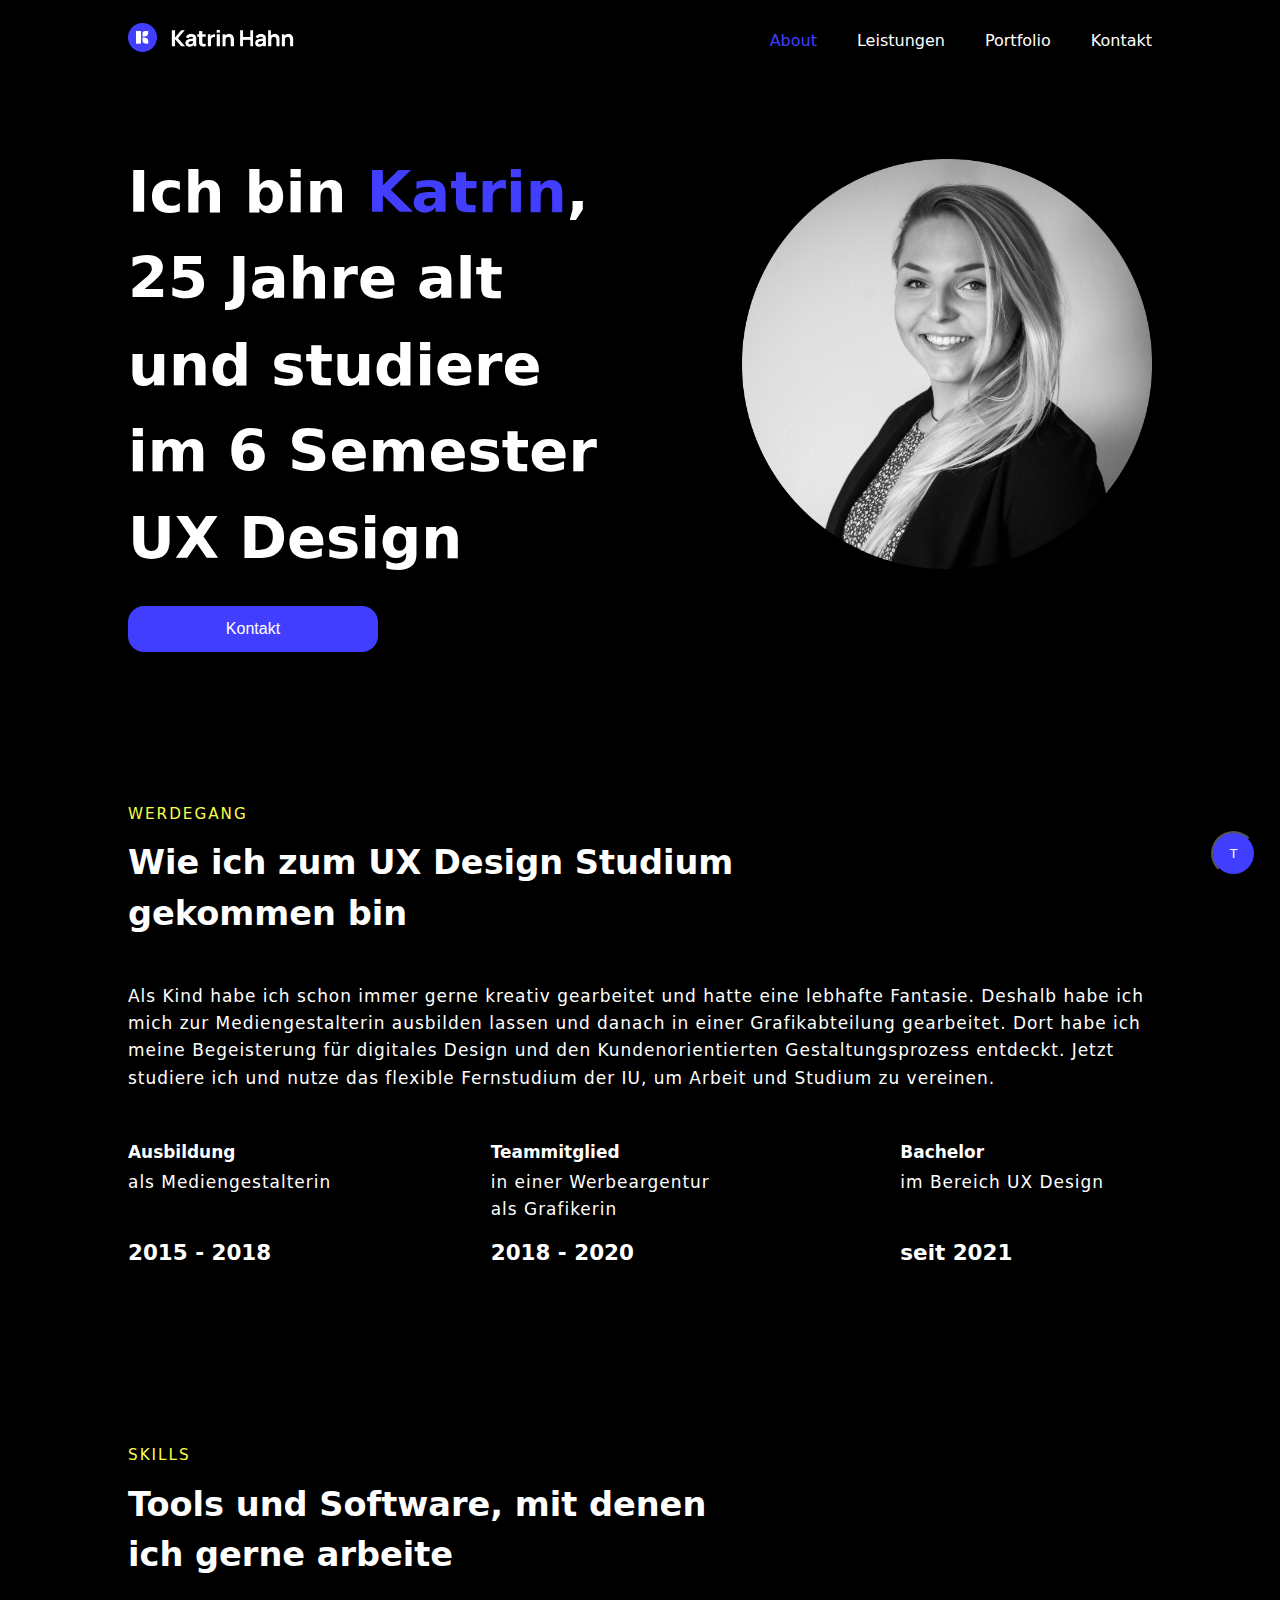
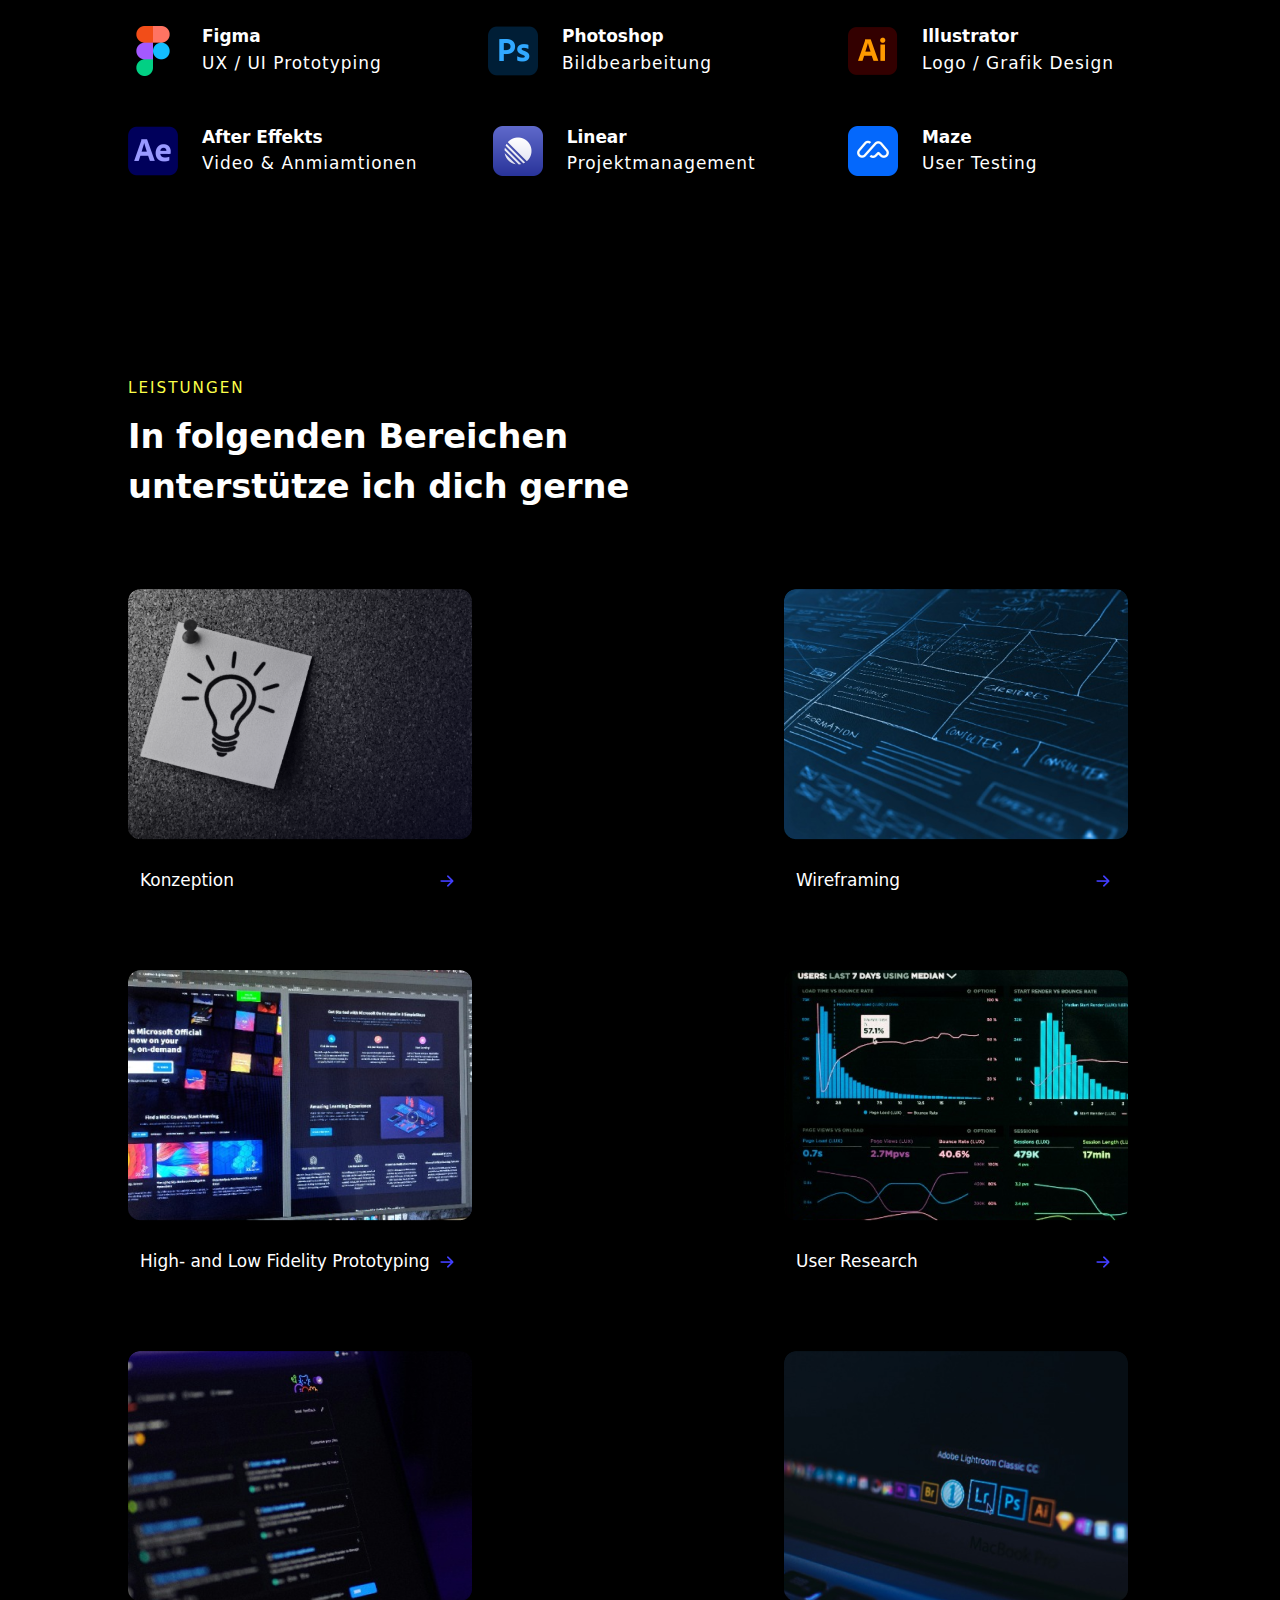
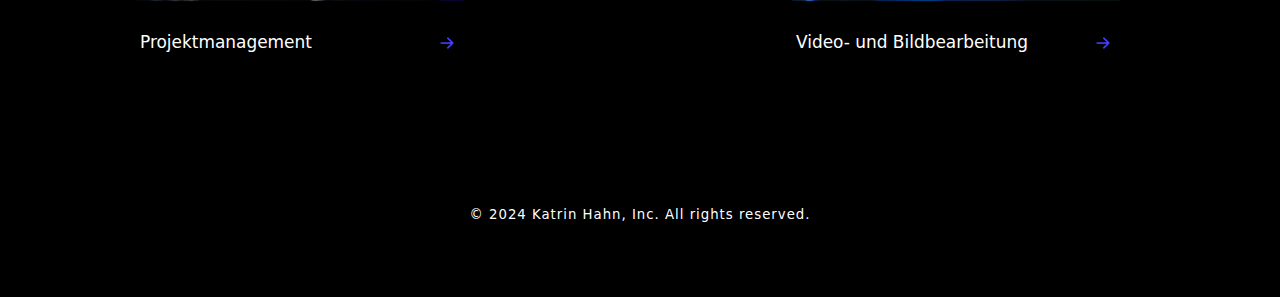
==== about.html @ ca03015c "hero sections angepasst" ====
<!DOCTYPE html>
<html lang="en">

<head>
    <meta charset="UTF-8">
    <meta name="viewport" content="width=device-width, initial-scale=1.0">
    <title>Über mich</title>
    <link rel="icon" type="image/x-icon" href="/images/favicon/favicon.ico">
    <link rel="stylesheet" type="text/css" href="style.css" />
</head>

<body>
    <header class="navigation-header">
        <nav>
            <div class="logo-container">
                <a href="index.html">
                    <img src="images/logo-navbar.png" alt="logo-navbar">
                </a>
            </div>
            <div class="navigation-items" id="navigation-items">
                <a href="about.html" class="active">About</a>
                <a href="leistungen.html">Leistungen</a>
                <a href="portfolio.html">Portfolio </a>
                <a href="kontakt.html">Kontakt</a>
            </div>
            <div class="hamburger">
                <span id="openHam">&#9776;</span>
                <span id="closeHam">&#x2716;</span>
            </div>
        </nav>
    </header>


    <section class="hero">
        <main class="hero-text">
            <div class="hero-headline-image">
                <div class="hero-headline-index">
                    <h1>Ich bin <span class="highlighted">Katrin</span>, 25 Jahre alt und studiere im 6 Semester UX Design</h1>
                </div>
                <div class="hero-image">
                    <img src="images/hero.png" alt="hero-image">
                </div>
            </div>
            <button class="button"><a href="kontakt.html">Kontakt</a></button>
        </main>
    </section>


    <section class="career">
        <header class="section-titel">
            <p class="caption">Werdegang</p>
            <H3>Wie ich zum UX Design Studium gekommen bin</H3>
        </header>
        <article class="career-description-text">
            <p class="light">
                Als Kind habe ich schon immer gerne kreativ gearbeitet und hatte eine lebhafte Fantasie.
                Deshalb habe ich mich zur Mediengestalterin ausbilden lassen und danach in einer Grafikabteilung gearbeitet.
                Dort habe ich meine Begeisterung für digitales Design und den Kundenorientierten Gestaltungsprozess entdeckt.
                Jetzt studiere ich und nutze das flexible Fernstudium der IU, um Arbeit und Studium zu vereinen.
            </p>
        </article>
        <main class="career-card-section">
            <div class="career-card">
                <div class="career-card-text">
                    <p class="bold">Ausbildung</p>
                    <p class="light">als Mediengestalterin</p>
                </div>
                <div class="career-year">
                    <p class="large-bold">
                        2015 - 2018
                    </p>
                </div>
            </div>
            <div class="career-card">
                <div class="career-card-text">
                    <p class="bold">Teammitglied</p>
                    <p class="light">in einer Werbeargentur als Grafikerin</p>
                </div>
                <div class="career-year">
                    <p class="large-bold">
                        2018 - 2020
                    </p>
                </div>
            </div>
            <div class="career-card">
                <div class="career-card-text">
                    <p class="bold">Bachelor</p>
                    <p class="light">im Bereich UX Design</p>
                </div>
                <div class="career-year">
                    <p class="large-bold">
                        seit 2021
                    </p>
                </div>
            </div>
        </main>
    </section>

    <section class="skills">
        <header class="section-titel">
            <p class="caption">Skills</p>
            <H3>Tools und Software, mit denen ich gerne arbeite</H3>
        </header>
        <main class="skill-card-section">
            <li class="skill-card">
                <img src="images/skills/figma.png" alt="figma">
                <div class="skill-text-section">
                    <p class="bold">Figma</p>
                    <p class="light">UX / UI Prototyping</p>
                </div>
            </li>
            <li class="skill-card">
                <img src="images/skills/ps.png" alt="ps">
                <div class="skill-text-section">
                    <p class="bold">Photoshop</p>
                    <p class="light">Bildbearbeitung</p>
                </div>
            </li>
            <li class="skill-card">
                <img src="images/skills/ai.png" alt="ai">
                <div class="skill-text-section">
                    <p class="bold">Illustrator</p>
                    <p class="light">Logo / Grafik Design</p>
                </div>
            </li>
            <li class="skill-card">
                <img src="images/skills/ae.png" alt="ae">
                <div class="skill-text-section">
                    <p class="bold">After Effekts</p>
                    <p class="light">Video & Anmiamtionen</p>
                </div>
            </li>
            <li class="skill-card">
                <img src="images/skills/linear.png" alt="Linear">
                <div class="skill-text-section">
                    <p class="bold">Linear</p>
                    <p class="light">Projektmanagement</p>
                </div>
            </li>
            <li class="skill-card">
                <img src="images/skills/maze.png" alt="maze">
                <div class="skill-text-section">
                    <p class="bold">Maze</p>
                    <p class="light">User Testing</p>
                </div>
            </li>
        </main>
    </section>

    <section class="services-about">
        <header class="section-titel">
            <p class="caption">Leistungen</p>
            <H3>In folgenden Bereichen unterstütze ich dich gerne</H3>
        </header>
        <main class="services-all-cards">
            <figure class="services-card">
                <div class="services-image">
                    <img src="images/leistungen/konzept.png" alt="konzept">
                </div>
                <div class="services-card-text">
                    <p>Konzeption</p>
                    <div class="link-icon">
                        <img src="images/ArrowRightShort.png" alt="ArrowRightShort">
                    </div>
                </div>
            </figure>
            <figure class="services-card">
                <div class="services-image">
                    <img src="images/leistungen/wireframe.png" alt="wireframe">
                </div>
                <div class="services-card-text">
                    <p>Wireframing</p>
                    <div class="link-icon">
                        <img src="images/ArrowRightShort.png" alt="ArrowRightShort">
                    </div>
                </div>
            </figure>
            <figure class="services-card">
                <div class="services-image">
                    <img src="images/leistungen/prototyp.png" alt="prototyp">
                </div>
                <div class="services-card-text">
                    <p>High- and Low Fidelity Prototyping</p>
                    <div class="link-icon">
                        <img src="images/ArrowRightShort.png" alt="ArrowRightShort">
                    </div>
                </div>
            </figure>
            <figure class="services-card">
                <div class="services-image">
                    <img src="images/leistungen/research.png" alt="research">
                </div>
                <div class="services-card-text">
                    <p>User Research</p>
                    <div class="link-icon">
                        <img src="images/ArrowRightShort.png" alt="ArrowRightShort">
                    </div>
                </div>
            </figure>
            <figure class="services-card">
                <div class="services-image">
                    <img src="images/leistungen/projektmanagement.png" alt="projektmanagement">
                </div>
                <div class="services-card-text">
                    <p>Projektmanagement</p>
                    <div class="link-icon">
                        <img src="images/ArrowRightShort.png" alt="ArrowRightShort">
                    </div>
                </div>
            </figure>
            <div class="services-card">
                <div class="services-image">
                    <img src="images/leistungen/video-bildbearbeitung.png" alt="video-bildbearbeitung">
                </div>
                <figure class="services-card-text">
                    <p>Video- und Bildbearbeitung</p>
                    <div class="link-icon">
                        <img src="images/ArrowRightShort.png" alt="ArrowRightShort">
                    </div>
                </figure>
            </div>
        </main>
    </section>

    <footer class="footer">
        <p class="small-light">© 2024 Katrin Hahn, Inc. All rights reserved.</p>
        <button id="scroll-to-top-btn">T</button>
    </footer>
    <script type="text/javascript" src="javascript.js"></script>
</body>

</html>
---- style.css ----
* {
    margin: 0;
    padding: 0;
}

h1 {

    font-size: 4rem;
    line-height: 150%;
    color: #fff;
}

@media only screen and (max-width: 1600px) {
    h1 {
        font-size: 3.6rem;
    }
}

@media only screen and (max-width: 1200px) {
    h1 {
        font-size: 3.2rem;
    }
}

@media only screen and (max-width: 992px) {
    h1 {
        font-size: 2.8rem;
    }
}

@media only screen and (max-width: 768px) {
    h1 {
        font-size: 2.4rem;
    }
}

@media only screen and (max-width: 576px) {
    h1 {
        font-size: 2.0rem;
    }
}

h2 {
    font-size: 2.4rem;
    line-height: 150%;
    color: #fff;
}

@media only screen and (max-width: 1600px) {
    h2 {
        font-size: 2.3rem;
    }
}

@media only screen and (max-width: 1200px) {
    h2 {
        font-size: 2.2rem;
    }
}

@media only screen and (max-width: 992px) {
    h2 {
        font-size: 2.1rem;
    }
}

@media only screen and (max-width: 768px) {
    h2 {
        font-size: 2.0rem;
    }
}

@media only screen and (max-width: 576px) {
    h2 {
        font-size: 1.9rem;
    }
}

h3 {
    font-size: 2.2rem;
    line-height: 150%;
    color: #fff;
}

@media only screen and (max-width: 1600px) {
    h3 {
        font-size: 2.1rem;
    }
}

@media only screen and (max-width: 1200px) {
    h3 {
        font-size: 2.0rem;
    }
}

@media only screen and (max-width: 992px) {
    h3 {
        font-size: 1.9rem;
    }
}

@media only screen and (max-width: 768px) {
    h3 {
        font-size: 1.8rem;
    }
}

@media only screen and (max-width: 576px) {
    h3 {
        font-size: 1.7rem;
    }
}

h4 {
    font-size: 1.8rem;
    line-height: 150%;
    color: #fff;
}

@media only screen and (max-width: 1600px) {
    h4 {
        font-size: 1.7rem;
    }
}

@media only screen and (max-width: 1200px) {
    h4 {
        font-size: 1.6rem;
    }
}

@media only screen and (max-width: 992px) {
    h4 {
        font-size: 1.5rem;
    }
}

@media only screen and (max-width: 768px) {
    h4 {
        font-size: 1.4rem;
    }
}

@media only screen and (max-width: 576px) {
    h4 {
        font-size: 1.3rem;
    }
}


p.large {
    font-size: 1.44rem;
    line-height: 150%;
    color: #fff;
}


@media only screen and (max-width: 1600px) {
    p.large {
        font-size: 1.34rem;
    }
}

@media only screen and (max-width: 1200px) {
    p.large {
        font-size: 1.24rem;
    }
}

@media only screen and (max-width: 992px) {
    p.large {
        font-size: 1.14rem;
    }
}

@media only screen and (max-width: 768px) {
    p.large {
        font-size: 1.04rem;
    }
}

@media only screen and (max-width: 576px) {
    p.large {
        font-size: 0.94rem;
    }
}

p.large-bold {
    font-size: 24px;
    line-height: 150%;
    font-weight: 700;
    color: #fff;
}

@media only screen and (max-width: 1600px) {
    p.large-bold {
        font-size: 1.34rem;
    }
}

@media only screen and (max-width: 1200px) {
    p.large-bold {
        font-size: 1.24rem;
    }
}

@media only screen and (max-width: 992px) {
    p.large-bold {
        font-size: 1.14rem;
    }
}

@media only screen and (max-width: 768px) {
    p.large-bold {
        font-size: 1.04rem;
    }
}

@media only screen and (max-width: 576px) {
    p.large-bold {
        font-size: 0.94rem;
    }
}

p.button {
    font-size: 1.08rem;
    font-weight: 500;
    color: #fff;
}

@media only screen and (max-width: 1600px) {
    p.button {
        font-size: 1.06rem;
    }
}

@media only screen and (max-width: 1200px) {
    p {
        font-size: 1.04rem;
    }
}

@media only screen and (max-width: 992px) {
    p.button {
        font-size: 1.02rem;
    }
}

@media only screen and (max-width: 768px) {
    p.button {
        font-size: 1.0rem;
    }
}

@media only screen and (max-width: 576px) {
    p.button {
        font-size: 0.98rem;
    }
}

p {
    font-size: 1.08rem;
    line-height: 150%;
    color: #fff;
}

@media only screen and (max-width: 1600px) {
    p {
        font-size: 1.06rem;
    }
}

@media only screen and (max-width: 1200px) {
    p {
        font-size: 1.04rem;
    }
}

@media only screen and (max-width: 992px) {
    p {
        font-size: 1.02rem;
    }
}

@media only screen and (max-width: 768px) {
    p {
        font-size: 1.0rem;
    }
}

@media only screen and (max-width: 576px) {
    p {
        font-size: 0.98rem;
    }
}

p.bold {
    font-size: 1.08rem;
    line-height: 150%;
    font-weight: 700;
    color: #fff;
}

@media only screen and (max-width: 1600px) {
    p.bold {
        font-size: 1.06rem;
    }
}

@media only screen and (max-width: 1200px) {
    p.bold {
        font-size: 1.04rem;
    }
}

@media only screen and (max-width: 992px) {
    p.bold {
        font-size: 1.02rem;
    }
}

@media only screen and (max-width: 768px) {
    p.bold {
        font-size: 1.0rem;
    }
}

@media only screen and (max-width: 576px) {
    p.bold {
        font-size: 0.98rem;
    }
}


p.light {
    font-size: 1.08rem;
    line-height: 160%;
    font-weight: 100;
    letter-spacing: 1px;
    color: #fff;
}

@media only screen and (max-width: 1600px) {
    p.light {
        font-size: 1.06rem;
    }
}

@media only screen and (max-width: 1200px) {
    p.light {
        font-size: 1.04rem;
    }
}

@media only screen and (max-width: 992px) {
    p.light {
        font-size: 1.02rem;
    }
}

@media only screen and (max-width: 768px) {
    p.light {
        font-size: 1.0rem;
    }
}

@media only screen and (max-width: 576px) {
    p.light {
        font-size: 0.98rem;
    }
}

p.small {
    font-size: 0.9rem;
    line-height: 160%;
    color: #fff;
    letter-spacing: 1px;
}

@media only screen and (max-width: 1600px) {
    p.small {
        font-size: 0.89rem;
    }
}

@media only screen and (max-width: 1200px) {
    p.small {
        font-size: 0.88rem;
    }
}

@media only screen and (max-width: 992px) {
    p.small {
        font-size: 0.87rem;
    }
}

@media only screen and (max-width: 768px) {
    p.small {
        font-size: 0.86rem;
    }
}

@media only screen and (max-width: 576px) {
    p.small {
        font-size: 0.85rem;
    }
}

p.small-light {
    font-size: 0.84rem;
    line-height: 160%;
    font-weight: 100;
    letter-spacing: 1px;
}

@media only screen and (max-width: 1600px) {
    p.small-light {
        font-size: 0.83rem;
    }
}

@media only screen and (max-width: 1200px) {
    p.small-light {
        font-size: 0.82rem;
    }
}

@media only screen and (max-width: 992px) {
    p.small-light {
        font-size: 0.81rem;
    }
}

@media only screen and (max-width: 768px) {
    p.small-light {
        font-size: 0.80rem;
    }
}

@media only screen and (max-width: 576px) {
    p.small-light {
        font-size: 0.79rem;
    }
}

p.caption {
    font-size: 0.96rem;
    line-height: 160%;
    color: #FBFF48;
    text-transform: uppercase;
    letter-spacing: 2px;
}

@media only screen and (max-width: 1600px) {
    p.caption {
        font-size: 0.95rem;
    }
}

@media only screen and (max-width: 1200px) {
    p.caption {
        font-size: 0.94rem;
    }
}

@media only screen and (max-width: 992px) {
    p.caption {
        font-size: 0.93rem;
    }
}

@media only screen and (max-width: 768px) {
    p.caption {
        font-size: 0.92rem;
    }
}

@media only screen and (max-width: 576px) {
    p.caption {
        font-size: 0.91rem;
    }
}

p.quelle {
    font-size: 18px;
    font-style: normal;
    font-weight: 300;
    letter-spacing: 7px;
    text-transform: uppercase;
}

@media only screen and (max-width: 1600px) {
    p.quelle {
        font-size: 1.06rem;
    }
}

@media only screen and (max-width: 1200px) {
    p.quelle {
        font-size: 1.04rem;
    }
}

@media only screen and (max-width: 992px) {
    p.quelle {
        font-size: 1.02rem;
    }
}

@media only screen and (max-width: 768px) {
    p.quelle {
        font-size: 1.0rem;
    }
}

@media only screen and (max-width: 576px) {
    p.quelle {
        font-size: 0.98rem;
    }
}

a {
    color: #fff;
    text-decoration: none;
}

.highlighted {
    color: #413EFF;
}

body {
    min-height: 100vh;
    padding-left: 10%;
    padding-right: 10%;
    max-width: 1440px;
    margin: auto;
    background-color: rgb(0, 0, 0);
    font-family: system-ui, -apple-system, BlinkMacSystemFont, 'Segoe UI', Roboto, Oxygen, Ubuntu, Cantarell, 'Open Sans', 'Helvetica Neue', sans-serif;
}


.navigation-header {
    display: flex;
    justify-content: center;
    align-items: center;
    position: fixed;
    top: 0;
    left: 0;
    right: 0;
    width: 100%;
    height: 80px;
    z-index: 100;
    background-color: rgb(0, 0, 0);
}

nav {
    display: flex;
    justify-content: space-between;
    align-items: center;
    width: 100%;
    max-width: 1400px;
    padding-left: 10%;
    padding-right: 10%;
}

.logo-container img {
    height: 30px;
}

.navigation-items {
    display: flex;
    gap: 40px;
}

.navigation-items a {
    color: #fff;
    font-weight: 500;
    font-size: 16px;
    text-decoration: none;
    transition: .4s ease-in-out;
}

.navigation-items a:hover {
    color: #413EFF;
}

.navigation-items a.active {
    color: #413EFF;
}

.hamburger {
    display: none;
    font-size: 24px;
    font-weight: 500;
    color: #fff;
}

@media screen and (max-width:992px) {
    .hamburger {
        display: flex;
        cursor: pointer;
    }

    .hamburger #closeHam {
        display: none;
    }

    .navigation-items {
        display: none;
        flex-direction: column;
        align-items: center;
        position: absolute;
        right: 0;
        top: 58px;
        background-color: rgb(0, 0, 0);
        width: 100%;
        height: calc(100vh - 58px);
        padding-top: 60px;
        gap: 10vh;
        transition: display 0.4s ease-in-out;
    }
}



.button {
    width: 250px;
    padding: 14px 24px;
    margin-top: 24px;
    background-color: #413EFF;
    color: #fff;
    font-size: 1rem;
    font-weight: 500;
    border-radius: 16px;
    border-style: none;
    text-align: center;
}

@media only screen and (max-width: 1200px) {
    .button {
        width: 220px;
        padding: 14px 24px;
        margin-top: 24px;
        background-color: #413EFF;
        color: #fff;
        font-weight: 500;
        border-radius: 16px;
        border-style: none;
        text-align: center;
    }
}

@media only screen and (max-width: 992px) {
    .button {
        width: 200px;
        padding: 12px 22px;
        margin-top: 24px;
        background-color: #413EFF;
        color: #fff;
        font-weight: 500;
        border-radius: 16px;
        border-style: none;
        text-align: center;
    }
}

@media only screen and (max-width: 576px) {
    .button {
        width: 180px;
        padding: 10px 20px;
        margin-top: 24px;
        background-color: #413EFF;
        color: #fff;
        font-weight: 500;
        border-radius: 16px;
        border-style: none;
        text-align: center;
    }
}

.button:hover {
    background-color: #2f2cd8;
    border-color: #2f2cd8;
}

.button-send {
    width: 250px;
    padding: 14px 24px;
    margin-top: 64px;
    background-color: #413EFF;
    color: #fff;
    font-size: 1rem;
    font-weight: 500;
    border-radius: 16px;
    border-style: none;
    text-align: center;
}

.button-send:hover {
    background-color: #2f2cd8;
    border-color: #2f2cd8;
}

.hero {
    display: flex;
    justify-content: space-between;
    align-items: center;
    margin-bottom: 150px;
    margin-top: 150px;
}

.hero p {
    width: 50%;
}

.hero-text {
    display: grid;
    color: white;
}

.hero-headline-image {
    display: flex;
    justify-content: space-between;
    align-items: center;
    width: 100%;
    gap: 80px;
}

.hero-headline-index {
    display: grid;
    width: 50%;
}

.hero-image {
    max-width: 40%;
}

.hero-image img {
    width: 100%;
    height: auto;
    max-width: 500px;
    min-width: 250px;
}

.hero-headline {
    display: grid;
}

.statement {
    display: flex;
    flex-direction: column;
    align-items: flex-start;
    gap: 16px;
}

@media only screen and (max-width: 992px) {
    .hero {
        display: grid;
        justify-content: space-between;
        align-items: center;
        margin-bottom: 150px;
        margin-top: 150px;
    }

    .hero p {
        width: 100%;
        margin-top: 24px;
    }

    .hero-text {
        display: grid;
        color: white;
        width: 100%;
    }

    .hero-headline-image {
        display: grid;
        justify-content: space-between;
        align-items: center;
        width: 100%;
    }

    .hero-headline-index {
        display: grid;
        width: 100%;
    }

    .hero-image {
        max-width: 40%;
    }

    .hero-image img {
        width: 100%;
        height: auto;
        max-width: 500px;
        min-width: 250px;
    }

    .hero-headline {
        display: grid;
    }

    .statement {
        display: flex;
        flex-direction: column;
        align-items: flex-start;
        gap: 16px;
    }
}

.stat {
    display: flex;
    justify-content: space-between;
    margin-top: 100px;
    margin-bottom: 100px;
}

@media only screen and (max-width: 1600px) {
    .stat {
        display: flex;
        justify-content: space-between;
        margin-top: 90px;
        margin-bottom: 90px;
    }
}

@media only screen and (max-width: 1200px) {
    .stat {
        display: flex;
        justify-content: space-between;
        margin-top: 80px;
        margin-bottom: 80px;
    }
}

@media only screen and (max-width: 992px) {
    .stat {
        display: flex;
        flex-wrap: wrap;
        justify-content: space-between;
        margin-top: 0px;
        margin-bottom: 90px;
    }
}

@media only screen and (max-width: 768px) {
    .stat {
        display: flex;
        flex-wrap: wrap;
        justify-content: space-between;
        margin-top: 90px;
        margin-bottom: 90px;
    }
}

@media only screen and (max-width: 576px) {
    .stat {
        display: flex;
        justify-content: space-between;
        margin-top: 90px;
        margin-bottom: 90px;
    }
}

.stat-item {
    width: 200px;
    margin-bottom: 48px;
}

.stat-item p.caption {
    color: #a1a1a1;
    width: 200px;
}

.kunden {
    display: grid;
    margin-top: 150px;
    margin-bottom: 150px
}

.kunden-logo-section {
    display: flex;
    flex-wrap: wrap;
    justify-content: space-evenly;
    margin-top: 24px;
    gap: 48px;
}

.logo-item img {
    max-width: 140px;
}

.services-index {
    display: grid;
    margin-top: 150px;
    margin-bottom: 150px;

}

.services-about {
    margin-top: 100px;
}

.section-titel {
    display: grid;
    margin-top: 24px;
    gap: 12px;
    margin-bottom: 48px;
}

@media only screen and (max-width: 1600px) {
    .section-titel {
        margin-top: 24px;
        max-width: 60%;
        gap: 12px;
        margin-bottom: 44px;
    }
}

@media only screen and (max-width: 1200px) {
    .section-titel {
        display: grid;
        max-width: 70%;
        gap: 12px;
        margin-bottom: 40px;
    }
}

@media only screen and (max-width: 992px) {
    .section-titel {
        display: grid;
        max-width: 80%;
        gap: 12px;
        margin-bottom: 36px;
        ;
    }
}

@media only screen and (max-width: 768px) {
    .section-titel {
        display: grid;
        max-width: 90%;
        gap: 12px;
        margin-bottom: 32px;
    }
}

@media only screen and (max-width: 576px) {
    .section-titel {
        display: grid;
        max-width: 100%;
        gap: 12px;
        margin-bottom: 28px;
    }
}


.services-all-cards {
    display: flex;
    flex-wrap: wrap;
    flex-direction: row;
    justify-content: space-between;
    padding-top: 32px;
    margin: 0;
}

.services-card {
    max-width: 350px;
    min-width: 250px;
    padding-right: 24px;
    padding-bottom: 24px;
    padding-left: 0;
}

@media only screen and (max-width: 1600px) {
    .services-cardl {
        max-width: 350px;
    }
}

@media only screen and (max-width: 1200px) {
    .services-card {
        max-width: 340px;
    }
}

@media only screen and (max-width: 992px) {
    .services-card {
        max-width: 280px;
    }
}

@media only screen and (max-width: 768px) {
    .services-card {
        max-width: 200px;

    }
}

@media only screen and (max-width: 576px) {
    .services-card {
        max-width: 100%;
        margin: 0;
        padding: 0;

    }
}

.services-card-text {
    display: block;
    margin-top: 24px;
    margin-bottom: 48px;
    padding-left: 12px;
    padding-right: 12px;
}

.services-card-text p {
    margin: 0;
    margin-right: auto;
}

.services-image {
    height: auto;
    overflow: hidden;
    border-radius: 12px;
}

.services-image img {
    object-fit: cover;
    transition: transform 1s;
    height: 100%;
}

.services-image :hover {
    transform: scale(1.05);
}

.skills {
    display: grid;
    margin-top: 150px;
    margin-bottom: 150px;
}

.skill-card-section {
    display: flex;
    flex-wrap: wrap;
    justify-content: space-between;
}

ul {
    width: 100%;
}

.skill-card {
    display: flex;
    align-items: center;
    min-width: 280px;
    padding-right: 24px;
    padding-bottom: 48px;
    gap: 24px;
}

.skill-card img {
    display: flex;
    width: auto;
    height: 50px;
}

.projects {
    display: grid;
    margin-top: 150px;
    margin-bottom: 150px;
}

.projects-all-cards {
    display: flex;
    flex-wrap: wrap;
    justify-content: space-between;
    gap: 48px;
}

.projects-card {
    max-width: 350px;
    min-width: 250px;
}

.projects-card-text {
    display: grid;
    gap: 12px;
    margin-top: 24px;
}

.services-card-text {
    display: flex;
    justify-content: left;
}

.projects-image {
    height: auto;
    overflow: hidden;
    border-radius: 12px;
    margin-bottom: 24px;
}

.projects-image img {
    width: 100%;
    height: auto;
    object-fit: cover;
    transition: transform 1s;
    overflow: hidden;
}

.projects-image :hover {
    transform: scale(1.03);
    overflow: hidden;
}

.contact {
    display: grid;
    margin-top: 150px;
    margin-bottom: 150px;
}


.contact-text-section {
    display: flex;
    max-width: 55%;
}

.contact-items-section {
    display: block;
    justify-content: flex-end;
}

.contact-items-section-index {
    display: flex;
    justify-content: space-between;
    flex-wrap: wrap;
}

.contact-items {
    display: flex;
    align-items: center;
}

.contact-items img {
    width: 30px;
    height: 30px;
    margin-right: 24px;
}

.contact {
    margin-top: 150px;
    margin-bottom: 150px;
}

.contact-input-image {
    display: flex;
    justify-content: space-between;
    padding-top: 64px;
}

.contact-image {
    max-width: 25%;
}

.contact-image img {
    width: 100%;
    height: auto;
}

.contact-input-section {
    display: flexbox;
}

form {
    max-width: 750px;
    min-width: 550px;
}

label {
    display: block;
    margin-top: 32px;
    color: #fff;
}

input {
    width: 100%;
    padding: 12px;
    margin-top: 12px;
    border-radius: 16px;
    background-color: black;
    color: #fff;
}

.contact-input {
    align-content: center;
    padding-top: auto;
}


.career-description-text {
    width: 100%;
}

.career-card-section {
    display: flex;
    flex-wrap: wrap;
    justify-content: space-between;
    margin-top: 48px;
    gap: 48px;
}

.career-card {
    display: block;
    min-width: 200px;
    max-width: 250px;
    padding-right: 48px;
}

.career-card-text {
    display: block;
    padding: 0;
    height: max-content;
}

.career-card-text p.light {
    margin: 0;
    height: 48px;
}

.career-card-text p {
    padding-bottom: 4px;
    margin: 0;
}

.career-year {
    margin-top: 16px;
}

.footer {
    display: flex;
    justify-content: center;
    margin-top: 48px;
    margin-bottom: 48px;
    padding-top: 24px;
    padding-bottom: 24px;
}

.personal-projects {
    padding-top: 40px;
    padding-bottom: 120px;
}

.section-project-titel {
    display: block;
    padding-bottom: 48px;
    padding-top: 48px;
    height: max-content;
    max-width: 55%;
}

.section-project-titel h4 {
    margin: 8px;
}

.section-project-titel p {
    margin: 8px;
}

.project-big-5-glamping {
    display: flex;
}

.projects-image-large {
    height: auto;
    overflow: hidden;
    border-radius: 12px;
}

.projects-card-large {
    display: contents;
}

.projects-image-large img {
    width: 100%;
    height: auto;
    padding-top: 48px;
    object-fit: cover;
    transition: transform 1s;
}

.projects-image-large :hover {
    transform: scale(1.02);
}

.project-tripshare-section {
    margin-top: 120px;
}

.projects-image-large-poster {
    height: auto;
    overflow: hidden;
}

.projects-image-large-poster img {
    width: 100%;
    height: auto;
    padding-top: 48px;
    object-fit: cover;
    transition: transform 1s;
}

.projects-image-large-poster :hover {
    transform: scale(1.02);
}

.logo-gallery {
    display: flex;
    flex-wrap: wrap;
    justify-content: space-between;
    width: 100%;
}

.logo-gallery img {
    max-width: 300px;
    min-width: 150px;
    margin-bottom: 24px;
    object-fit: cover;
    transition: transform 1s;
}

.logo-gallery img:hover {
    transform: scale(1.0);
}

.hero-services {
    display: grid;
    align-content: center;
    height: 00px;
}

.hero-services p {
    color: #fff;
}

.all-card {
    display: flex;
    flex-wrap: wrap;
    flex-direction: row;
    justify-content: space-between;
    padding-top: 32px;
    margin: 0;
    gap: 16px;
}

.card {
    display: grid;
    gap: 4px;
    padding: 32px;
    max-width: 220px;
    height: auto;
    background: #02011f;
    border-radius: 24px;
}

.card p.large {
    color: #413EFF;
}


.hero-description p {
    width: 100%;
}

.card-text-section {
    display: grid;
    gap: 12px;
    padding-bottom: 24px;
    width: auto;
}

#scroll-to-top-btn {
    position: fixed;
    color: #fff;
    bottom: 24px;
    right: 24px;
    border-radius: 50%;
    height: 45px;
    width: 45px;
    cursor: pointer;
    background-color: #413EFF;
}


.tab {
    position: sticky;
    top: 80px;
    width: 100%;
    height: 120px;
    transition-duration: .3s;
    transition-property: max-width, margin;
    z-index: 1;
    margin-bottom: 80px;
    background-color: black;
}

.tab-container {
    display: flex;
    justify-content: center;
    height: 88px;
    gap: 8px;
    border-radius: 40px;
    background-color: rgb(11, 9, 59);
    opacity: 1;
}

.tab-item {
    display: flex;
    justify-content: center;
    align-items: center;
    text-align: center;
    white-space: nowrap;
    overflow: hidden;
    width: 100%;
    height: 100%;
    border-radius: 40px;
    background-color: rgb(11, 9, 59);
}


.tab-item :hover {
    display: flex;
    justify-content: center;
    align-items: center;
    text-align: center;
    white-space: nowrap;
    overflow: hidden;
    width: 100%;
    height: 100%;
    border-radius: 40px;
    background-color: #413EFF;
}

#tab-active {
    display: flex;
    justify-content: center;
    align-items: center;
    text-align: center;
    white-space: nowrap;
    overflow: hidden;
    width: 100%;
    height: 100%;
    border-radius: 40px;
    background-color: #413EFF;
}
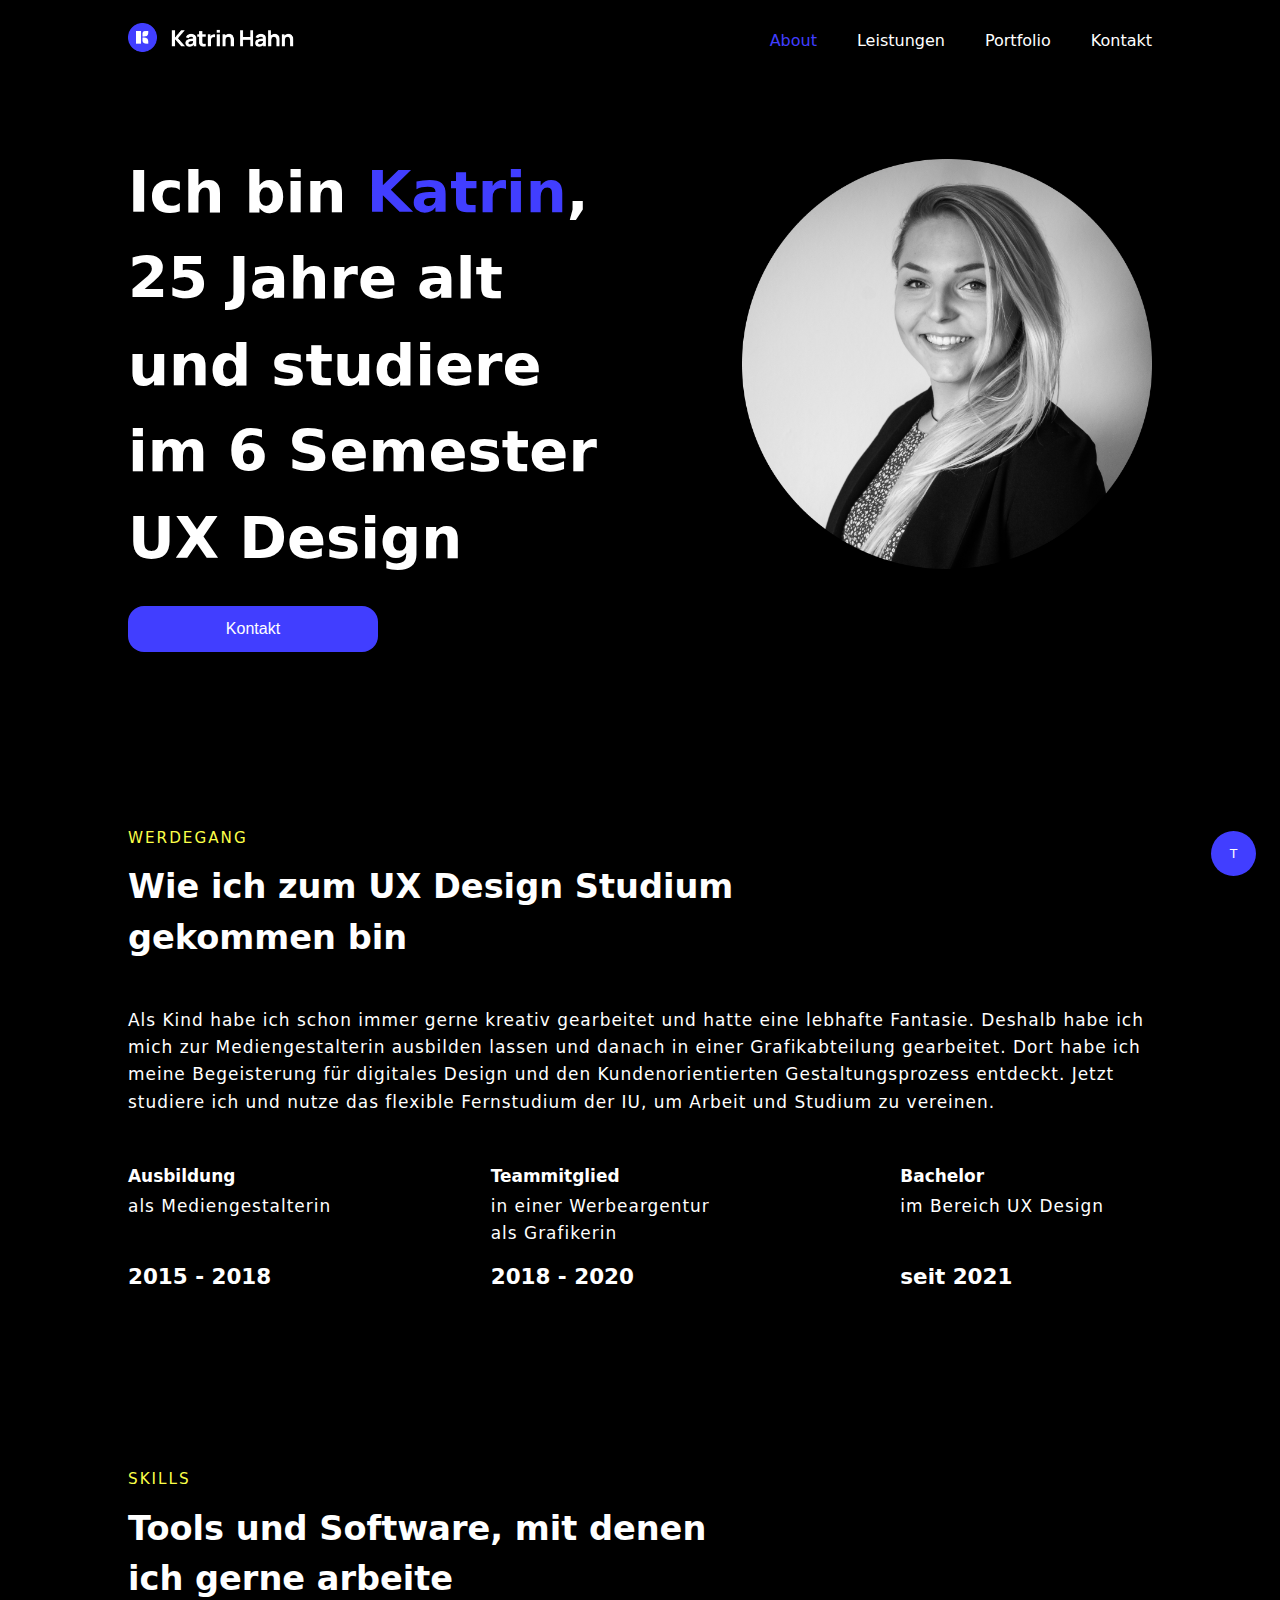
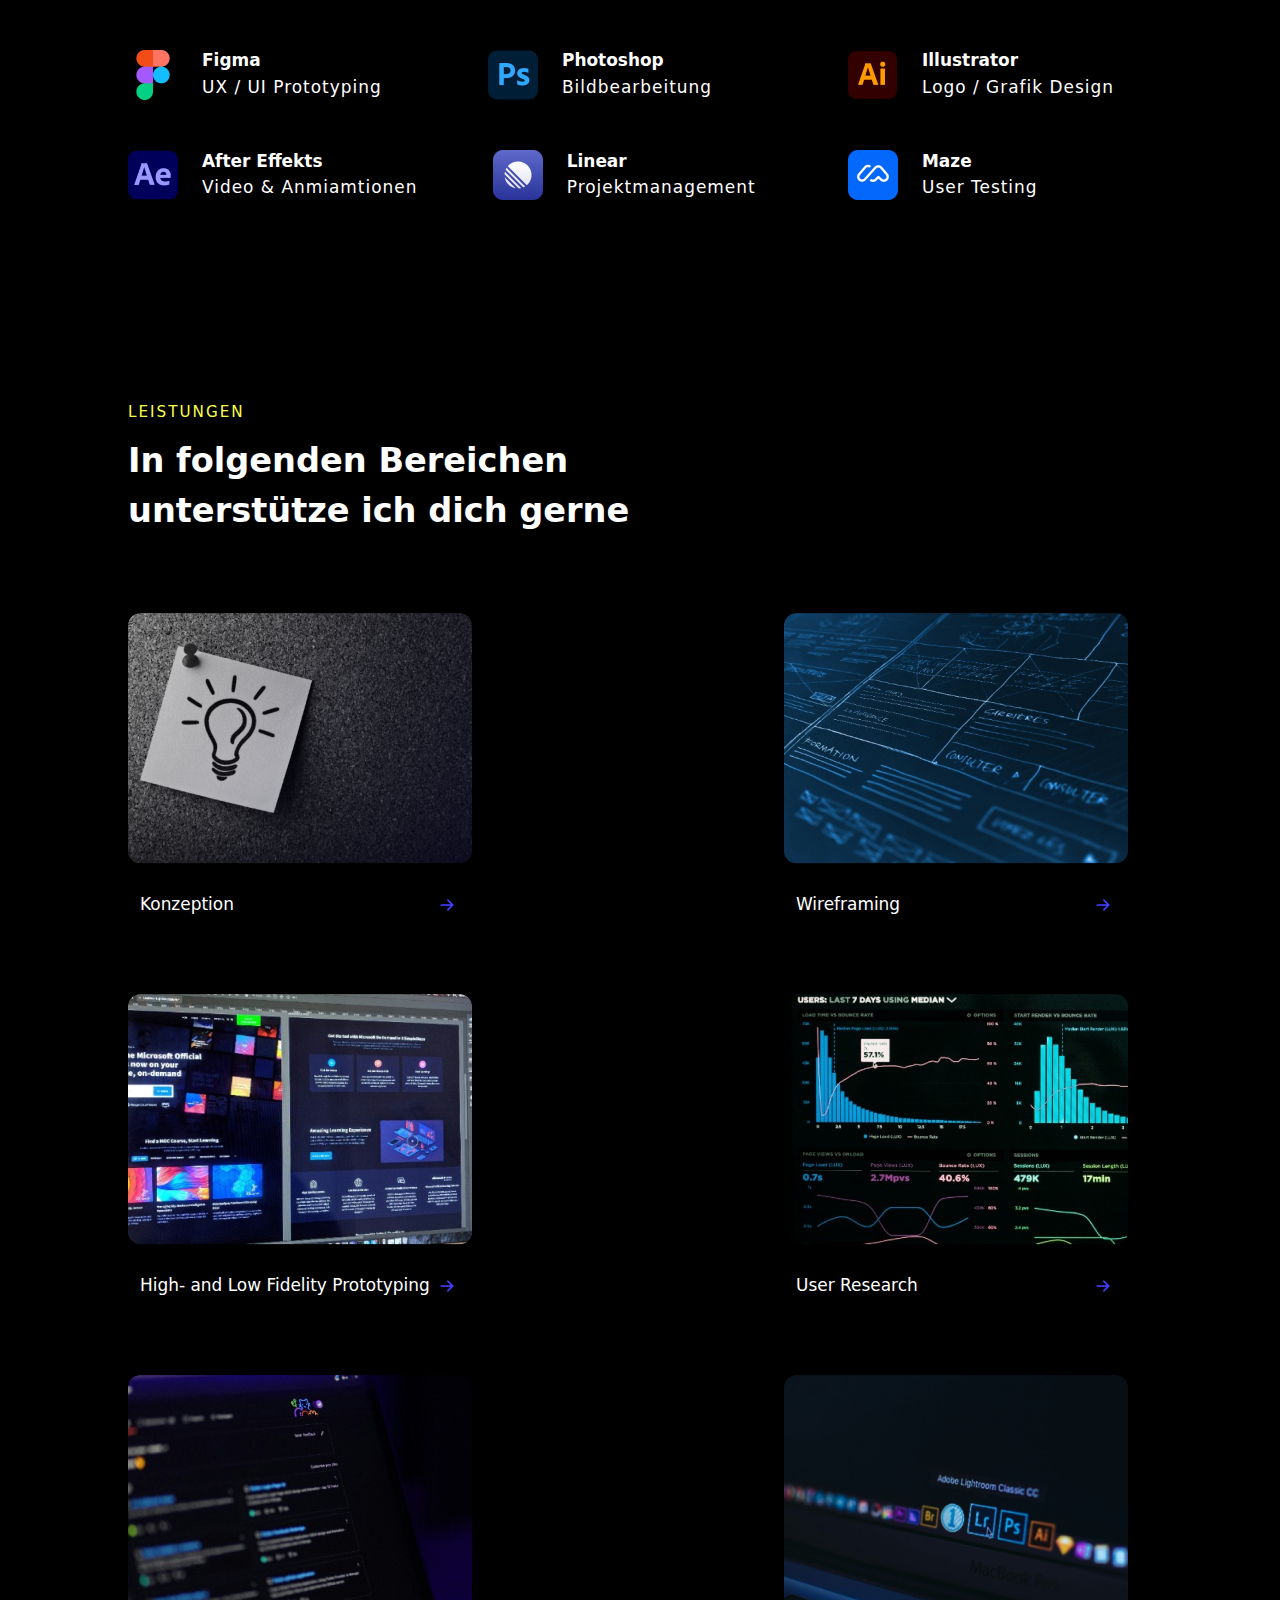
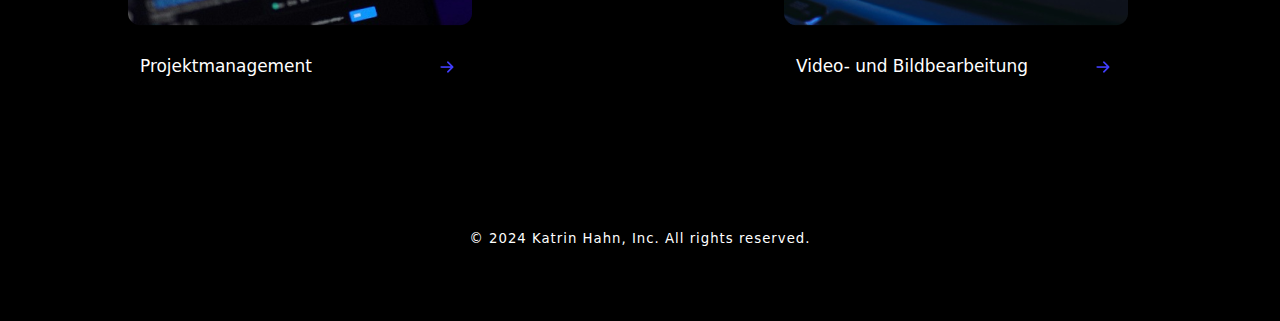
==== commit 45536669: "add social media icons in footer-section" ====
--- a/about.html
+++ b/about.html
@@ -10,6 +10,7 @@
 </head>
 
 <body>
+
     <header class="navigation-header">
         <nav>
             <div class="logo-container">
@@ -30,12 +31,13 @@
         </nav>
     </header>
 
-
+    
     <section class="hero">
         <main class="hero-text">
             <div class="hero-headline-image">
                 <div class="hero-headline-index">
-                    <h1>Ich bin <span class="highlighted">Katrin</span>, 25 Jahre alt und studiere im 6 Semester UX Design</h1>
+                    <h1>Ich bin <span class="highlighted">Katrin</span>, 25 Jahre alt und studiere im 6 Semester UX
+                        Design</h1>
                 </div>
                 <div class="hero-image">
                     <img src="images/hero.png" alt="hero-image">
@@ -54,8 +56,10 @@
         <article class="career-description-text">
             <p class="light">
                 Als Kind habe ich schon immer gerne kreativ gearbeitet und hatte eine lebhafte Fantasie.
-                Deshalb habe ich mich zur Mediengestalterin ausbilden lassen und danach in einer Grafikabteilung gearbeitet.
-                Dort habe ich meine Begeisterung für digitales Design und den Kundenorientierten Gestaltungsprozess entdeckt.
+                Deshalb habe ich mich zur Mediengestalterin ausbilden lassen und danach in einer Grafikabteilung
+                gearbeitet.
+                Dort habe ich meine Begeisterung für digitales Design und den Kundenorientierten Gestaltungsprozess
+                entdeckt.
                 Jetzt studiere ich und nutze das flexible Fernstudium der IU, um Arbeit und Studium zu vereinen.
             </p>
         </article>
@@ -96,6 +100,7 @@
         </main>
     </section>
 
+
     <section class="skills">
         <header class="section-titel">
             <p class="caption">Skills</p>
@@ -147,6 +152,7 @@
         </main>
     </section>
 
+
     <section class="services-about">
         <header class="section-titel">
             <p class="caption">Leistungen</p>
@@ -222,11 +228,15 @@
         </main>
     </section>
 
+
     <footer class="footer">
         <p class="small-light">© 2024 Katrin Hahn, Inc. All rights reserved.</p>
         <button id="scroll-to-top-btn">T</button>
     </footer>
+
+
     <script type="text/javascript" src="javascript.js"></script>
+
 </body>
 
 </html>--- a/style.css
+++ b/style.css
@@ -3,12 +3,13 @@
     padding: 0;
 }
 
+
 h1 {
-
     font-size: 4rem;
     line-height: 150%;
     color: #fff;
 }
+
 
 @media only screen and (max-width: 1600px) {
     h1 {
@@ -16,17 +17,20 @@
     }
 }
 
+
 @media only screen and (max-width: 1200px) {
     h1 {
         font-size: 3.2rem;
     }
 }
 
+
 @media only screen and (max-width: 992px) {
     h1 {
         font-size: 2.8rem;
     }
 }
+
 
 @media only screen and (max-width: 768px) {
     h1 {
@@ -34,11 +38,13 @@
     }
 }
 
+
 @media only screen and (max-width: 576px) {
     h1 {
         font-size: 2.0rem;
     }
 }
+
 
 h2 {
     font-size: 2.4rem;
@@ -46,12 +52,14 @@
     color: #fff;
 }
 
+
 @media only screen and (max-width: 1600px) {
     h2 {
         font-size: 2.3rem;
     }
 }
 
+
 @media only screen and (max-width: 1200px) {
     h2 {
         font-size: 2.2rem;
@@ -70,11 +78,13 @@
     }
 }
 
+
 @media only screen and (max-width: 576px) {
     h2 {
         font-size: 1.9rem;
     }
 }
+
 
 h3 {
     font-size: 2.2rem;
@@ -82,23 +92,27 @@
     color: #fff;
 }
 
+
 @media only screen and (max-width: 1600px) {
     h3 {
         font-size: 2.1rem;
     }
 }
 
+
 @media only screen and (max-width: 1200px) {
     h3 {
         font-size: 2.0rem;
     }
 }
 
+
 @media only screen and (max-width: 992px) {
     h3 {
         font-size: 1.9rem;
     }
 }
+
 
 @media only screen and (max-width: 768px) {
     h3 {
@@ -106,11 +120,13 @@
     }
 }
 
+
 @media only screen and (max-width: 576px) {
     h3 {
         font-size: 1.7rem;
     }
 }
+
 
 h4 {
     font-size: 1.8rem;
@@ -118,17 +134,20 @@
     color: #fff;
 }
 
+
 @media only screen and (max-width: 1600px) {
     h4 {
         font-size: 1.7rem;
     }
 }
 
+
 @media only screen and (max-width: 1200px) {
     h4 {
         font-size: 1.6rem;
     }
 }
+
 
 @media only screen and (max-width: 992px) {
     h4 {
@@ -142,6 +161,7 @@
     }
 }
 
+
 @media only screen and (max-width: 576px) {
     h4 {
         font-size: 1.3rem;
@@ -162,17 +182,20 @@
     }
 }
 
+
 @media only screen and (max-width: 1200px) {
     p.large {
         font-size: 1.24rem;
     }
 }
 
+
 @media only screen and (max-width: 992px) {
     p.large {
         font-size: 1.14rem;
     }
 }
+
 
 @media only screen and (max-width: 768px) {
     p.large {
@@ -180,11 +203,13 @@
     }
 }
 
+
 @media only screen and (max-width: 576px) {
     p.large {
         font-size: 0.94rem;
     }
 }
+
 
 p.large-bold {
     font-size: 24px;
@@ -193,23 +218,27 @@
     color: #fff;
 }
 
+
 @media only screen and (max-width: 1600px) {
     p.large-bold {
         font-size: 1.34rem;
     }
 }
 
+
 @media only screen and (max-width: 1200px) {
     p.large-bold {
         font-size: 1.24rem;
     }
 }
 
+
 @media only screen and (max-width: 992px) {
     p.large-bold {
         font-size: 1.14rem;
     }
 }
+
 
 @media only screen and (max-width: 768px) {
     p.large-bold {
@@ -217,11 +246,13 @@
     }
 }
 
+
 @media only screen and (max-width: 576px) {
     p.large-bold {
         font-size: 0.94rem;
     }
 }
+
 
 p.button {
     font-size: 1.08rem;
@@ -229,23 +260,27 @@
     color: #fff;
 }
 
+
 @media only screen and (max-width: 1600px) {
     p.button {
         font-size: 1.06rem;
     }
 }
 
+
 @media only screen and (max-width: 1200px) {
     p {
         font-size: 1.04rem;
     }
 }
 
+
 @media only screen and (max-width: 992px) {
     p.button {
         font-size: 1.02rem;
     }
 }
+
 
 @media only screen and (max-width: 768px) {
     p.button {
@@ -253,11 +288,13 @@
     }
 }
 
+
 @media only screen and (max-width: 576px) {
     p.button {
         font-size: 0.98rem;
     }
 }
+
 
 p {
     font-size: 1.08rem;
@@ -265,23 +302,27 @@
     color: #fff;
 }
 
+
 @media only screen and (max-width: 1600px) {
     p {
         font-size: 1.06rem;
     }
 }
 
+
 @media only screen and (max-width: 1200px) {
     p {
         font-size: 1.04rem;
     }
 }
 
+
 @media only screen and (max-width: 992px) {
     p {
         font-size: 1.02rem;
     }
 }
+
 
 @media only screen and (max-width: 768px) {
     p {
@@ -289,11 +330,13 @@
     }
 }
 
+
 @media only screen and (max-width: 576px) {
     p {
         font-size: 0.98rem;
     }
 }
+
 
 p.bold {
     font-size: 1.08rem;
@@ -302,29 +345,34 @@
     color: #fff;
 }
 
+
 @media only screen and (max-width: 1600px) {
     p.bold {
         font-size: 1.06rem;
     }
 }
 
+
 @media only screen and (max-width: 1200px) {
     p.bold {
         font-size: 1.04rem;
     }
 }
 
+
 @media only screen and (max-width: 992px) {
     p.bold {
         font-size: 1.02rem;
     }
 }
+
 
 @media only screen and (max-width: 768px) {
     p.bold {
         font-size: 1.0rem;
     }
 }
+
 
 @media only screen and (max-width: 576px) {
     p.bold {
@@ -341,23 +389,27 @@
     color: #fff;
 }
 
+
 @media only screen and (max-width: 1600px) {
     p.light {
         font-size: 1.06rem;
     }
 }
 
+
 @media only screen and (max-width: 1200px) {
     p.light {
         font-size: 1.04rem;
     }
 }
 
+
 @media only screen and (max-width: 992px) {
     p.light {
         font-size: 1.02rem;
     }
 }
+
 
 @media only screen and (max-width: 768px) {
     p.light {
@@ -365,11 +417,13 @@
     }
 }
 
+
 @media only screen and (max-width: 576px) {
     p.light {
         font-size: 0.98rem;
     }
 }
+
 
 p.small {
     font-size: 0.9rem;
@@ -378,23 +432,27 @@
     letter-spacing: 1px;
 }
 
+
 @media only screen and (max-width: 1600px) {
     p.small {
         font-size: 0.89rem;
     }
 }
 
+
 @media only screen and (max-width: 1200px) {
     p.small {
         font-size: 0.88rem;
     }
 }
 
+
 @media only screen and (max-width: 992px) {
     p.small {
         font-size: 0.87rem;
     }
 }
+
 
 @media only screen and (max-width: 768px) {
     p.small {
@@ -402,11 +460,13 @@
     }
 }
 
+
 @media only screen and (max-width: 576px) {
     p.small {
         font-size: 0.85rem;
     }
 }
+
 
 p.small-light {
     font-size: 0.84rem;
@@ -415,23 +475,27 @@
     letter-spacing: 1px;
 }
 
+
 @media only screen and (max-width: 1600px) {
     p.small-light {
         font-size: 0.83rem;
     }
 }
 
+
 @media only screen and (max-width: 1200px) {
     p.small-light {
         font-size: 0.82rem;
     }
 }
 
+
 @media only screen and (max-width: 992px) {
     p.small-light {
         font-size: 0.81rem;
     }
 }
+
 
 @media only screen and (max-width: 768px) {
     p.small-light {
@@ -439,11 +503,13 @@
     }
 }
 
+
 @media only screen and (max-width: 576px) {
     p.small-light {
         font-size: 0.79rem;
     }
 }
+
 
 p.caption {
     font-size: 0.96rem;
@@ -453,23 +519,27 @@
     letter-spacing: 2px;
 }
 
+
 @media only screen and (max-width: 1600px) {
     p.caption {
         font-size: 0.95rem;
     }
 }
 
+
 @media only screen and (max-width: 1200px) {
     p.caption {
         font-size: 0.94rem;
     }
 }
 
+
 @media only screen and (max-width: 992px) {
     p.caption {
         font-size: 0.93rem;
     }
 }
+
 
 @media only screen and (max-width: 768px) {
     p.caption {
@@ -477,11 +547,13 @@
     }
 }
 
+
 @media only screen and (max-width: 576px) {
     p.caption {
         font-size: 0.91rem;
     }
 }
+
 
 p.quelle {
     font-size: 18px;
@@ -491,23 +563,27 @@
     text-transform: uppercase;
 }
 
+
 @media only screen and (max-width: 1600px) {
     p.quelle {
         font-size: 1.06rem;
     }
 }
 
+
 @media only screen and (max-width: 1200px) {
     p.quelle {
         font-size: 1.04rem;
     }
 }
 
+
 @media only screen and (max-width: 992px) {
     p.quelle {
         font-size: 1.02rem;
     }
 }
+
 
 @media only screen and (max-width: 768px) {
     p.quelle {
@@ -515,20 +591,24 @@
     }
 }
 
+
 @media only screen and (max-width: 576px) {
     p.quelle {
         font-size: 0.98rem;
     }
 }
 
+
 a {
     color: #fff;
     text-decoration: none;
 }
+
 
 .highlighted {
     color: #413EFF;
 }
+
 
 body {
     min-height: 100vh;
@@ -555,6 +635,7 @@
     background-color: rgb(0, 0, 0);
 }
 
+
 nav {
     display: flex;
     justify-content: space-between;
@@ -565,14 +646,17 @@
     padding-right: 10%;
 }
 
+
 .logo-container img {
     height: 30px;
 }
 
+
 .navigation-items {
     display: flex;
     gap: 40px;
 }
+
 
 .navigation-items a {
     color: #fff;
@@ -582,13 +666,16 @@
     transition: .4s ease-in-out;
 }
 
+
 .navigation-items a:hover {
     color: #413EFF;
 }
 
+
 .navigation-items a.active {
     color: #413EFF;
 }
+
 
 .hamburger {
     display: none;
@@ -596,6 +683,7 @@
     font-weight: 500;
     color: #fff;
 }
+
 
 @media screen and (max-width:992px) {
     .hamburger {
@@ -624,7 +712,6 @@
 }
 
 
-
 .button {
     width: 250px;
     padding: 14px 24px;
@@ -637,6 +724,7 @@
     border-style: none;
     text-align: center;
 }
+
 
 @media only screen and (max-width: 1200px) {
     .button {
@@ -652,6 +740,7 @@
     }
 }
 
+
 @media only screen and (max-width: 992px) {
     .button {
         width: 200px;
@@ -666,6 +755,7 @@
     }
 }
 
+
 @media only screen and (max-width: 576px) {
     .button {
         width: 180px;
@@ -680,10 +770,12 @@
     }
 }
 
+
 .button:hover {
     background-color: #2f2cd8;
     border-color: #2f2cd8;
 }
+
 
 .button-send {
     width: 250px;
@@ -698,10 +790,12 @@
     text-align: center;
 }
 
+
 .button-send:hover {
     background-color: #2f2cd8;
     border-color: #2f2cd8;
 }
+
 
 .hero {
     display: flex;
@@ -711,14 +805,17 @@
     margin-top: 150px;
 }
 
+
 .hero p {
     width: 50%;
 }
+
 
 .hero-text {
     display: grid;
     color: white;
 }
+
 
 .hero-headline-image {
     display: flex;
@@ -728,14 +825,17 @@
     gap: 80px;
 }
 
+
 .hero-headline-index {
     display: grid;
     width: 50%;
 }
 
+
 .hero-image {
     max-width: 40%;
 }
+
 
 .hero-image img {
     width: 100%;
@@ -744,9 +844,11 @@
     min-width: 250px;
 }
 
+
 .hero-headline {
     display: grid;
 }
+
 
 .statement {
     display: flex;
@@ -754,6 +856,7 @@
     align-items: flex-start;
     gap: 16px;
 }
+
 
 @media only screen and (max-width: 992px) {
     .hero {
@@ -764,16 +867,19 @@
         margin-top: 150px;
     }
 
+
     .hero p {
         width: 100%;
         margin-top: 24px;
     }
+
 
     .hero-text {
         display: grid;
         color: white;
         width: 100%;
     }
+
 
     .hero-headline-image {
         display: grid;
@@ -782,14 +888,17 @@
         width: 100%;
     }
 
+
     .hero-headline-index {
         display: grid;
         width: 100%;
     }
 
+
     .hero-image {
         max-width: 40%;
     }
+
 
     .hero-image img {
         width: 100%;
@@ -798,9 +907,11 @@
         min-width: 250px;
     }
 
+
     .hero-headline {
         display: grid;
     }
+
 
     .statement {
         display: flex;
@@ -810,12 +921,14 @@
     }
 }
 
+
 .stat {
     display: flex;
     justify-content: space-between;
     margin-top: 100px;
     margin-bottom: 100px;
 }
+
 
 @media only screen and (max-width: 1600px) {
     .stat {
@@ -826,6 +939,7 @@
     }
 }
 
+
 @media only screen and (max-width: 1200px) {
     .stat {
         display: flex;
@@ -834,6 +948,7 @@
         margin-bottom: 80px;
     }
 }
+
 
 @media only screen and (max-width: 992px) {
     .stat {
@@ -844,6 +959,7 @@
         margin-bottom: 90px;
     }
 }
+
 
 @media only screen and (max-width: 768px) {
     .stat {
@@ -855,6 +971,7 @@
     }
 }
 
+
 @media only screen and (max-width: 576px) {
     .stat {
         display: flex;
@@ -864,15 +981,24 @@
     }
 }
 
+
 .stat-item {
     width: 200px;
     margin-bottom: 48px;
 }
 
+
 .stat-item p.caption {
     color: #a1a1a1;
     width: 200px;
-}
+    text-align: center;
+}
+
+.stat-item h4 {
+    width: 200px;
+    text-align: center;
+}
+
 
 .kunden {
     display: grid;
@@ -880,6 +1006,7 @@
     margin-bottom: 150px
 }
 
+
 .kunden-logo-section {
     display: flex;
     flex-wrap: wrap;
@@ -888,9 +1015,11 @@
     gap: 48px;
 }
 
+
 .logo-item img {
     max-width: 140px;
 }
+
 
 .services-index {
     display: grid;
@@ -899,9 +1028,11 @@
 
 }
 
+
 .services-about {
     margin-top: 100px;
 }
+
 
 .section-titel {
     display: grid;
@@ -909,6 +1040,7 @@
     gap: 12px;
     margin-bottom: 48px;
 }
+
 
 @media only screen and (max-width: 1600px) {
     .section-titel {
@@ -919,6 +1051,7 @@
     }
 }
 
+
 @media only screen and (max-width: 1200px) {
     .section-titel {
         display: grid;
@@ -927,6 +1060,7 @@
         margin-bottom: 40px;
     }
 }
+
 
 @media only screen and (max-width: 992px) {
     .section-titel {
@@ -938,6 +1072,7 @@
     }
 }
 
+
 @media only screen and (max-width: 768px) {
     .section-titel {
         display: grid;
@@ -947,6 +1082,7 @@
     }
 }
 
+
 @media only screen and (max-width: 576px) {
     .section-titel {
         display: grid;
@@ -965,6 +1101,7 @@
     padding-top: 32px;
     margin: 0;
 }
+
 
 .services-card {
     max-width: 350px;
@@ -974,23 +1111,27 @@
     padding-left: 0;
 }
 
+
 @media only screen and (max-width: 1600px) {
     .services-cardl {
         max-width: 350px;
     }
 }
 
+
 @media only screen and (max-width: 1200px) {
     .services-card {
         max-width: 340px;
     }
 }
 
+
 @media only screen and (max-width: 992px) {
     .services-card {
         max-width: 280px;
     }
 }
+
 
 @media only screen and (max-width: 768px) {
     .services-card {
@@ -998,6 +1139,7 @@
 
     }
 }
+
 
 @media only screen and (max-width: 576px) {
     .services-card {
@@ -1007,6 +1149,7 @@
 
     }
 }
+
 
 .services-card-text {
     display: block;
@@ -1016,10 +1159,12 @@
     padding-right: 12px;
 }
 
+
 .services-card-text p {
     margin: 0;
     margin-right: auto;
 }
+
 
 .services-image {
     height: auto;
@@ -1027,15 +1172,18 @@
     border-radius: 12px;
 }
 
+
 .services-image img {
     object-fit: cover;
     transition: transform 1s;
     height: 100%;
 }
 
+
 .services-image :hover {
     transform: scale(1.05);
 }
+
 
 .skills {
     display: grid;
@@ -1043,15 +1191,18 @@
     margin-bottom: 150px;
 }
 
+
 .skill-card-section {
     display: flex;
     flex-wrap: wrap;
     justify-content: space-between;
 }
 
+
 ul {
     width: 100%;
 }
+
 
 .skill-card {
     display: flex;
@@ -1062,11 +1213,13 @@
     gap: 24px;
 }
 
+
 .skill-card img {
     display: flex;
     width: auto;
     height: 50px;
 }
+
 
 .projects {
     display: grid;
@@ -1074,6 +1227,7 @@
     margin-bottom: 150px;
 }
 
+
 .projects-all-cards {
     display: flex;
     flex-wrap: wrap;
@@ -1081,10 +1235,12 @@
     gap: 48px;
 }
 
+
 .projects-card {
     max-width: 350px;
     min-width: 250px;
 }
+
 
 .projects-card-text {
     display: grid;
@@ -1092,10 +1248,12 @@
     margin-top: 24px;
 }
 
+
 .services-card-text {
     display: flex;
     justify-content: left;
 }
+
 
 .projects-image {
     height: auto;
@@ -1103,6 +1261,7 @@
     border-radius: 12px;
     margin-bottom: 24px;
 }
+
 
 .projects-image img {
     width: 100%;
@@ -1112,10 +1271,12 @@
     overflow: hidden;
 }
 
+
 .projects-image :hover {
     transform: scale(1.03);
     overflow: hidden;
 }
+
 
 .contact {
     display: grid;
@@ -1129,21 +1290,25 @@
     max-width: 55%;
 }
 
+
 .contact-items-section {
     display: block;
     justify-content: flex-end;
 }
 
+
 .contact-items-section-index {
     display: flex;
     justify-content: space-between;
     flex-wrap: wrap;
 }
 
+
 .contact-items {
     display: flex;
     align-items: center;
 }
+
 
 .contact-items img {
     width: 30px;
@@ -1151,40 +1316,48 @@
     margin-right: 24px;
 }
 
+
 .contact {
     margin-top: 150px;
     margin-bottom: 150px;
 }
 
+
 .contact-input-image {
     display: flex;
     justify-content: space-between;
     padding-top: 64px;
 }
 
+
 .contact-image {
     max-width: 25%;
 }
+
 
 .contact-image img {
     width: 100%;
     height: auto;
 }
 
+
 .contact-input-section {
     display: flexbox;
 }
+
 
 form {
     max-width: 750px;
     min-width: 550px;
 }
 
+
 label {
     display: block;
     margin-top: 32px;
     color: #fff;
 }
+
 
 input {
     width: 100%;
@@ -1195,15 +1368,24 @@
     color: #fff;
 }
 
+
 .contact-input {
     align-content: center;
     padding-top: auto;
 }
 
 
+.career {
+    display: grid;
+    margin-top: 150px;
+    margin-bottom: 150px;
+}
+
+
 .career-description-text {
     width: 100%;
 }
+
 
 .career-card-section {
     display: flex;
@@ -1212,6 +1394,7 @@
     margin-top: 48px;
     gap: 48px;
 }
+
 
 .career-card {
     display: block;
@@ -1220,39 +1403,67 @@
     padding-right: 48px;
 }
 
+
 .career-card-text {
     display: block;
     padding: 0;
     height: max-content;
 }
 
+
 .career-card-text p.light {
     margin: 0;
     height: 48px;
 }
 
+
 .career-card-text p {
     padding-bottom: 4px;
     margin: 0;
 }
 
+
 .career-year {
     margin-top: 16px;
 }
 
+
 .footer {
-    display: flex;
+    display: grid;
     justify-content: center;
     margin-top: 48px;
     margin-bottom: 48px;
     padding-top: 24px;
     padding-bottom: 24px;
+    gap: 48px;
+}
+
+
+.footer-links {
+    display: flex;
+    justify-content: center;
+    gap: 24px;
+}
+
+
+.footer-social-media {
+    display: flex;
+    justify-content: center;
+    gap: 48px;
+}
+
+
+.footer-social-media img {
+    width: 40px;
+    height: 40px;
 }
 
 .personal-projects {
-    padding-top: 40px;
-    padding-bottom: 120px;
-}
+    display: grid;
+    margin-top: 150px;
+    margin-bottom: 150px;
+}
+
 
 .section-project-titel {
     display: block;
@@ -1262,17 +1473,21 @@
     max-width: 55%;
 }
 
+
 .section-project-titel h4 {
     margin: 8px;
 }
 
+
 .section-project-titel p {
     margin: 8px;
 }
 
+
 .project-big-5-glamping {
     display: flex;
 }
+
 
 .projects-image-large {
     height: auto;
@@ -1280,9 +1495,11 @@
     border-radius: 12px;
 }
 
+
 .projects-card-large {
     display: contents;
 }
+
 
 .projects-image-large img {
     width: 100%;
@@ -1292,18 +1509,22 @@
     transition: transform 1s;
 }
 
+
 .projects-image-large :hover {
     transform: scale(1.02);
 }
 
+
 .project-tripshare-section {
     margin-top: 120px;
 }
+
 
 .projects-image-large-poster {
     height: auto;
     overflow: hidden;
 }
+
 
 .projects-image-large-poster img {
     width: 100%;
@@ -1313,9 +1534,11 @@
     transition: transform 1s;
 }
 
+
 .projects-image-large-poster :hover {
     transform: scale(1.02);
 }
+
 
 .logo-gallery {
     display: flex;
@@ -1323,6 +1546,7 @@
     justify-content: space-between;
     width: 100%;
 }
+
 
 .logo-gallery img {
     max-width: 300px;
@@ -1332,9 +1556,11 @@
     transition: transform 1s;
 }
 
+
 .logo-gallery img:hover {
     transform: scale(1.0);
 }
+
 
 .hero-services {
     display: grid;
@@ -1342,9 +1568,11 @@
     height: 00px;
 }
 
+
 .hero-services p {
     color: #fff;
 }
+
 
 .all-card {
     display: flex;
@@ -1355,6 +1583,7 @@
     margin: 0;
     gap: 16px;
 }
+
 
 .card {
     display: grid;
@@ -1366,6 +1595,7 @@
     border-radius: 24px;
 }
 
+
 .card p.large {
     color: #413EFF;
 }
@@ -1374,6 +1604,7 @@
 .hero-description p {
     width: 100%;
 }
+
 
 .card-text-section {
     display: grid;
@@ -1382,10 +1613,13 @@
     width: auto;
 }
 
+
 #scroll-to-top-btn {
     position: fixed;
     color: #fff;
     bottom: 24px;
+    outline: none;
+    border: none;
     right: 24px;
     border-radius: 50%;
     height: 45px;
@@ -1407,6 +1641,7 @@
     background-color: black;
 }
 
+
 .tab-container {
     display: flex;
     justify-content: center;
@@ -1416,6 +1651,7 @@
     background-color: rgb(11, 9, 59);
     opacity: 1;
 }
+
 
 .tab-item {
     display: flex;
@@ -1444,6 +1680,7 @@
     background-color: #413EFF;
 }
 
+
 #tab-active {
     display: flex;
     justify-content: center;
@@ -1455,4 +1692,4 @@
     height: 100%;
     border-radius: 40px;
     background-color: #413EFF;
-}
+}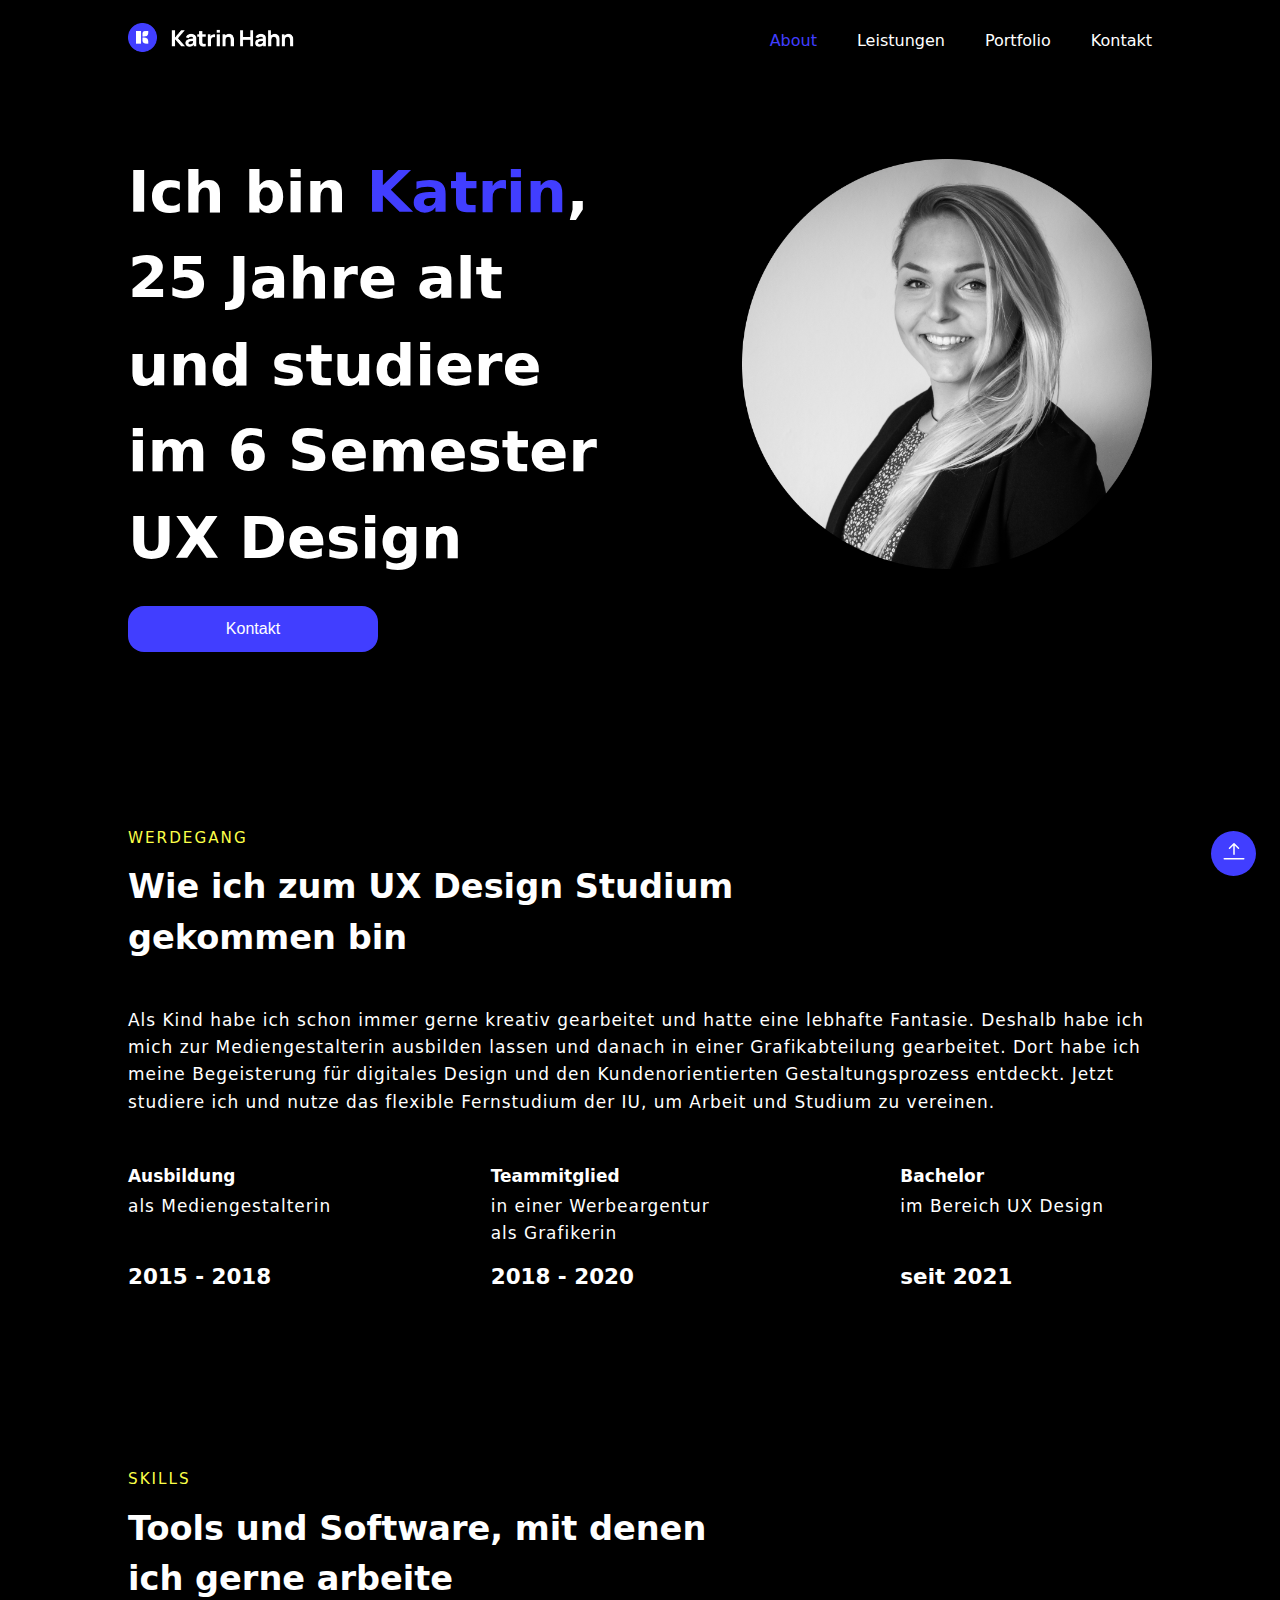
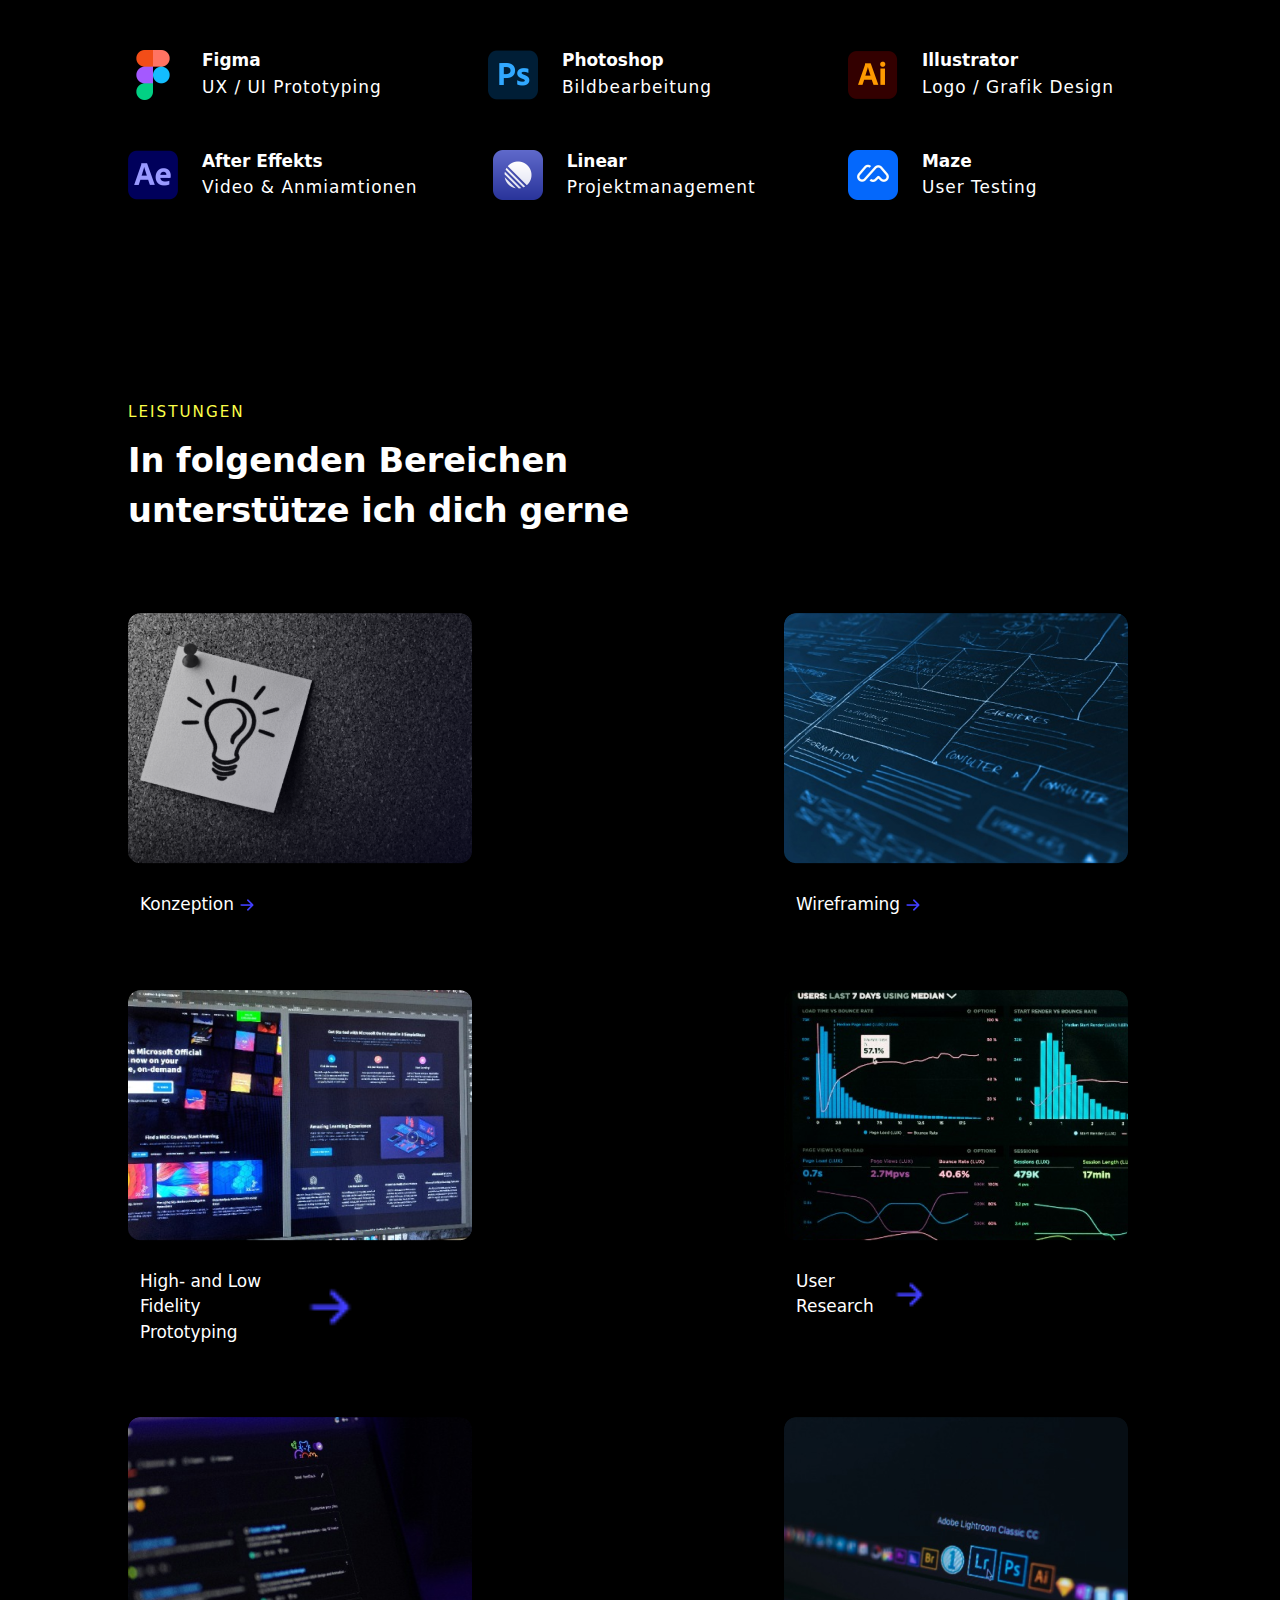
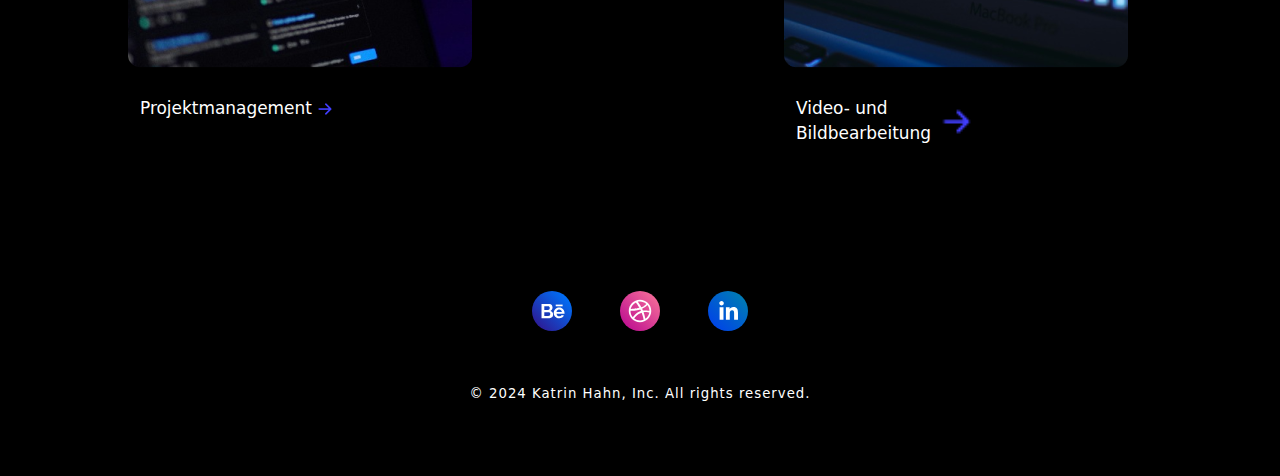
==== commit 3652cea7: "new footer replaced on all pages" ====
--- a/about.html
+++ b/about.html
@@ -230,8 +230,19 @@
 
 
     <footer class="footer">
-        <p class="small-light">© 2024 Katrin Hahn, Inc. All rights reserved.</p>
-        <button id="scroll-to-top-btn">T</button>
+        <ul class="footer-social-media">
+            <li><a href="https://www.behance.net/" target="_blank"><img src="images/social-media-logo-collection/SVG/behance.svg" alt="behance"></a></li>
+            <li><a href="https://dribbble.com/" target="_blank"><img src="images/social-media-logo-collection/SVG/dribbble.svg" alt="dribbble"></a></li>
+            <li><a href="https://de.linkedin.com/" target="_blank"><img src="images/social-media-logo-collection/SVG/linkedin.svg" alt="linkedin"></a></li>
+         </ul>
+        <div>
+            <p class="small-light">© 2024 Katrin Hahn, Inc. All rights reserved.</p>
+            <button id="scroll-to-top-btn">
+                <svg xmlns="http://www.w3.org/2000/svg" width="24" height="24" fill="currentColor" class="bi bi-arrow-bar-up" viewBox="0 0 16 16">
+                <path fill-rule="evenodd" d="M8 10a.5.5 0 0 0 .5-.5V3.707l2.146 2.147a.5.5 0 0 0 .708-.708l-3-3a.5.5 0 0 0-.708 0l-3 3a.5.5 0 1 0 .708.708L7.5 3.707V9.5a.5.5 0 0 0 .5.5m-7 2.5a.5.5 0 0 1 .5-.5h13a.5.5 0 0 1 0 1h-13a.5.5 0 0 1-.5-.5"/>
+              </svg>
+            </button>
+        </div>
     </footer>
 
 
--- a/style.css
+++ b/style.css
@@ -1248,6 +1248,12 @@
     margin-top: 24px;
 }
 
+.link-icon{
+    display: flex;
+    justify-content: space-between;
+    flex-wrap: nowrap;
+    width: 100%;
+}
 
 .services-card-text {
     display: flex;
@@ -1301,6 +1307,7 @@
     display: flex;
     justify-content: space-between;
     flex-wrap: wrap;
+    gap: 24px;
 }
 
 
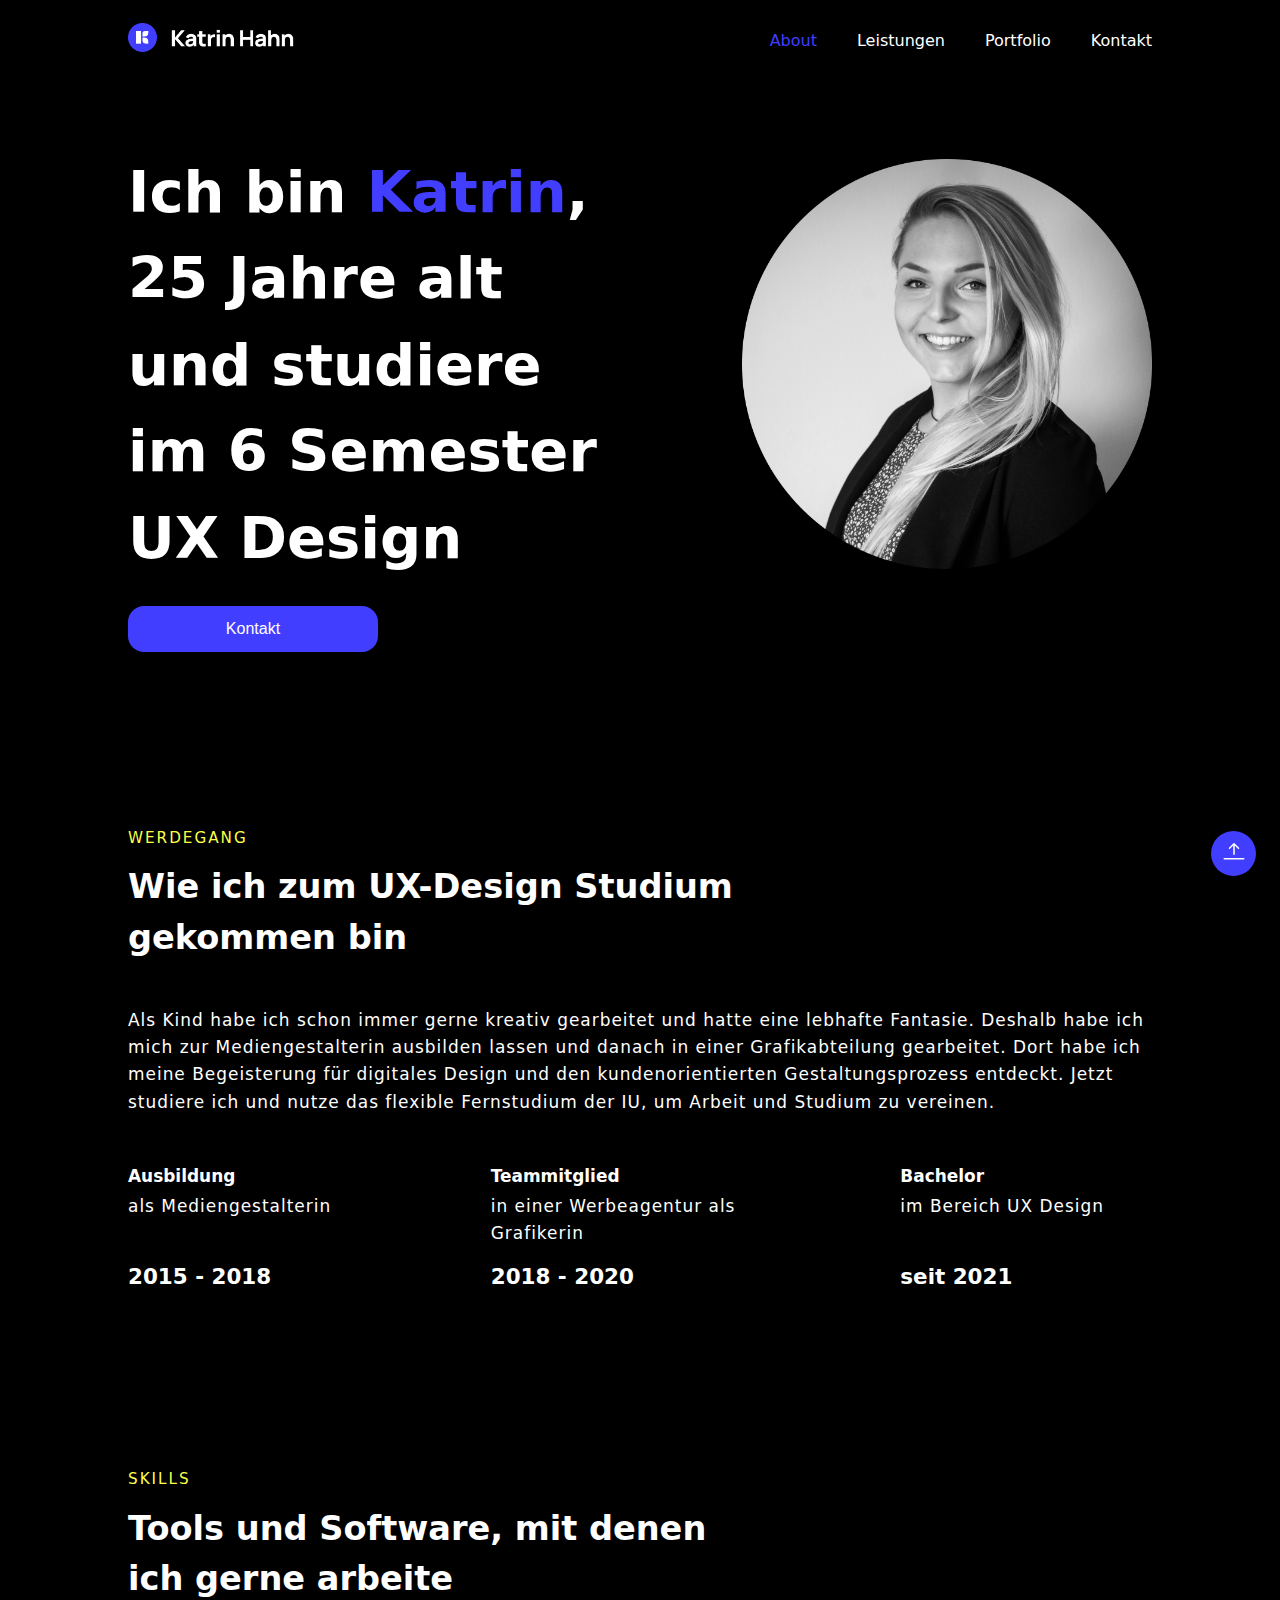
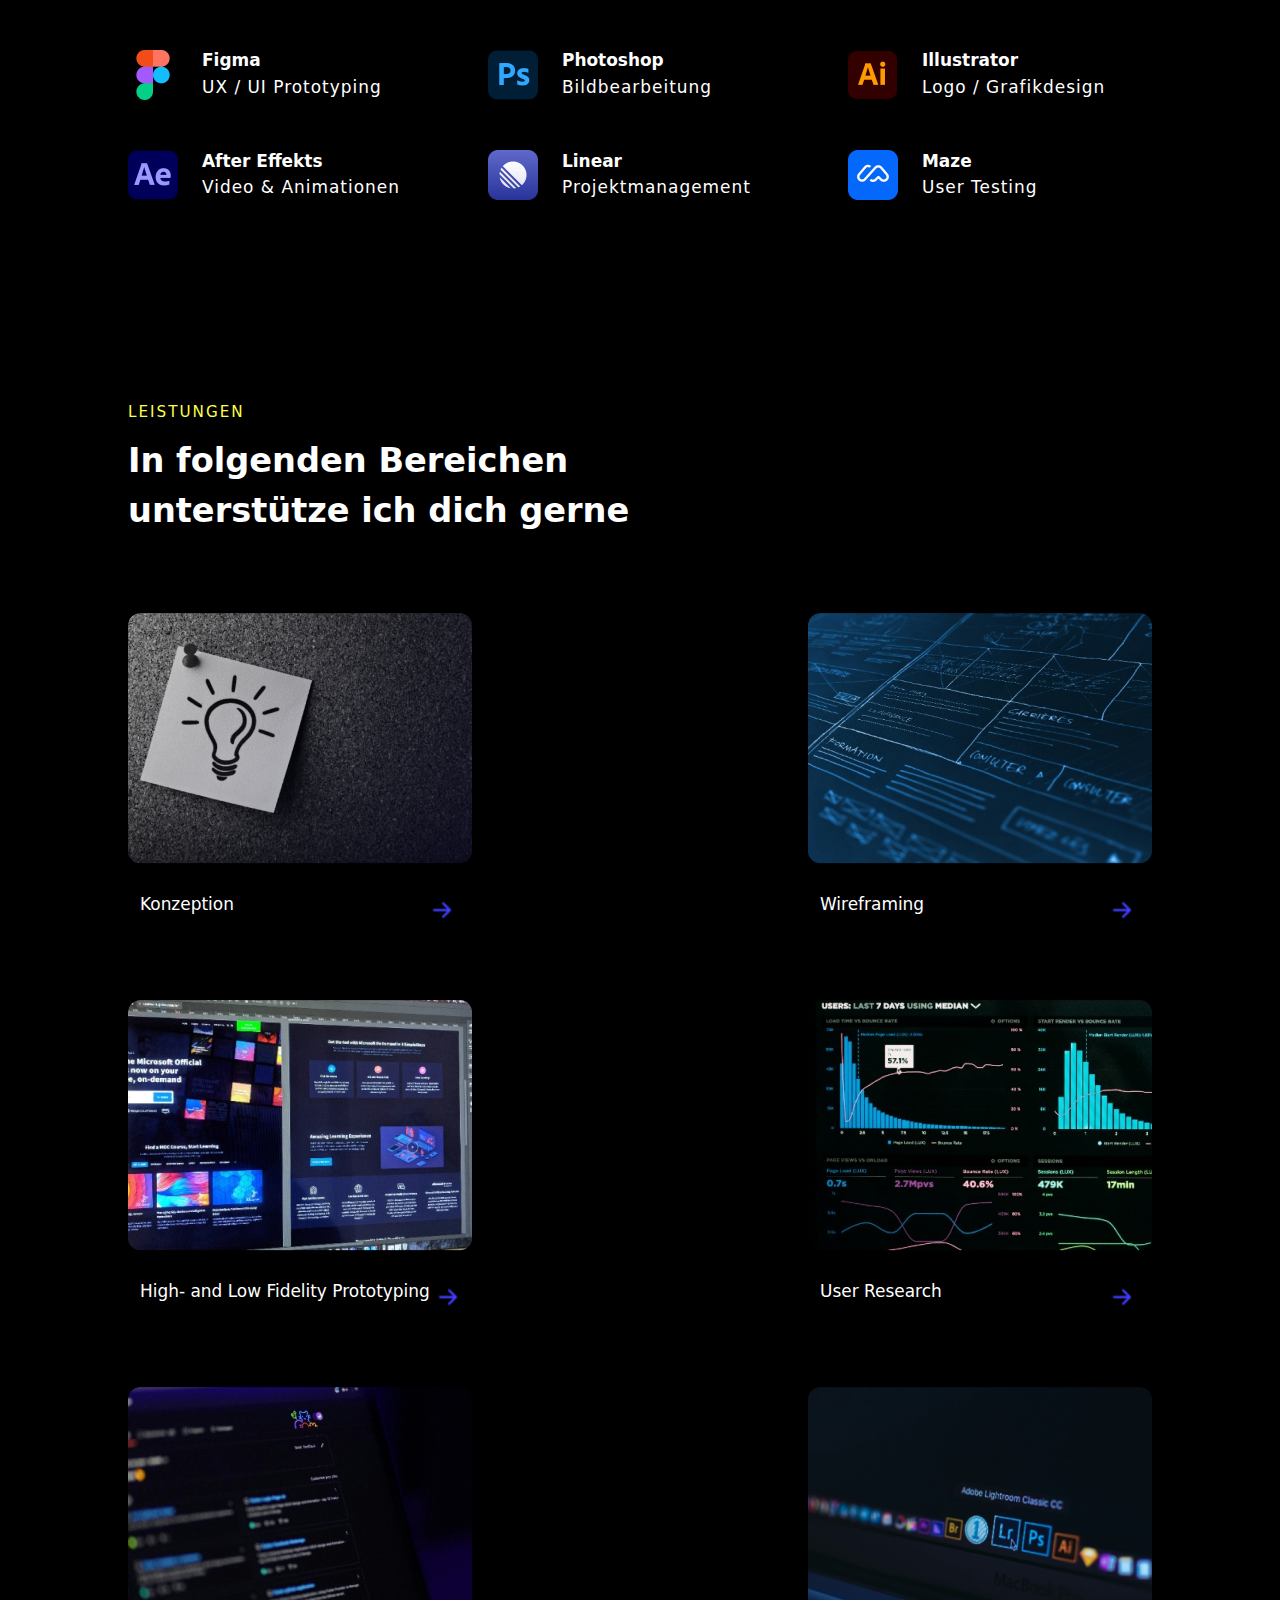
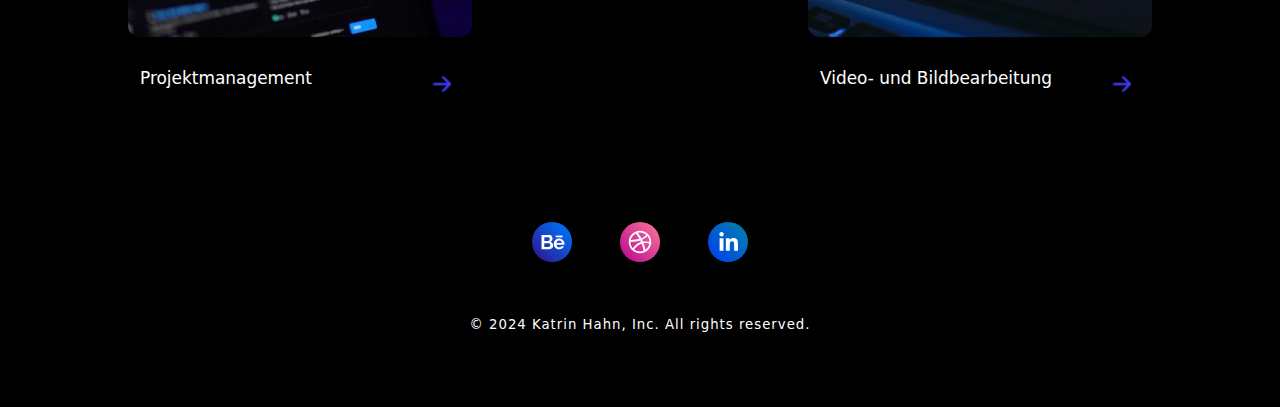
==== commit bb758954: "spelling mistakes fixed" ====
--- a/about.html
+++ b/about.html
@@ -4,7 +4,7 @@
 <head>
     <meta charset="UTF-8">
     <meta name="viewport" content="width=device-width, initial-scale=1.0">
-    <title>Über mich</title>
+    <title>About</title>
     <link rel="icon" type="image/x-icon" href="/images/favicon/favicon.ico">
     <link rel="stylesheet" type="text/css" href="style.css" />
 </head>
@@ -51,14 +51,14 @@
     <section class="career">
         <header class="section-titel">
             <p class="caption">Werdegang</p>
-            <H3>Wie ich zum UX Design Studium gekommen bin</H3>
+            <H3>Wie ich zum UX-Design Studium gekommen bin</H3>
         </header>
         <article class="career-description-text">
             <p class="light">
                 Als Kind habe ich schon immer gerne kreativ gearbeitet und hatte eine lebhafte Fantasie.
                 Deshalb habe ich mich zur Mediengestalterin ausbilden lassen und danach in einer Grafikabteilung
                 gearbeitet.
-                Dort habe ich meine Begeisterung für digitales Design und den Kundenorientierten Gestaltungsprozess
+                Dort habe ich meine Begeisterung für digitales Design und den kundenorientierten Gestaltungsprozess
                 entdeckt.
                 Jetzt studiere ich und nutze das flexible Fernstudium der IU, um Arbeit und Studium zu vereinen.
             </p>
@@ -78,7 +78,7 @@
             <div class="career-card">
                 <div class="career-card-text">
                     <p class="bold">Teammitglied</p>
-                    <p class="light">in einer Werbeargentur als Grafikerin</p>
+                    <p class="light">in einer Werbeagentur als Grafikerin</p>
                 </div>
                 <div class="career-year">
                     <p class="large-bold">
@@ -125,14 +125,14 @@
                 <img src="images/skills/ai.png" alt="ai">
                 <div class="skill-text-section">
                     <p class="bold">Illustrator</p>
-                    <p class="light">Logo / Grafik Design</p>
+                    <p class="light">Logo / Grafikdesign</p>
                 </div>
             </li>
             <li class="skill-card">
                 <img src="images/skills/ae.png" alt="ae">
                 <div class="skill-text-section">
                     <p class="bold">After Effekts</p>
-                    <p class="light">Video & Anmiamtionen</p>
+                    <p class="light">Video & Animationen</p>
                 </div>
             </li>
             <li class="skill-card">
--- a/style.css
+++ b/style.css
@@ -250,48 +250,6 @@
 @media only screen and (max-width: 576px) {
     p.large-bold {
         font-size: 0.94rem;
-    }
-}
-
-
-p.button {
-    font-size: 1.08rem;
-    font-weight: 500;
-    color: #fff;
-}
-
-
-@media only screen and (max-width: 1600px) {
-    p.button {
-        font-size: 1.06rem;
-    }
-}
-
-
-@media only screen and (max-width: 1200px) {
-    p {
-        font-size: 1.04rem;
-    }
-}
-
-
-@media only screen and (max-width: 992px) {
-    p.button {
-        font-size: 1.02rem;
-    }
-}
-
-
-@media only screen and (max-width: 768px) {
-    p.button {
-        font-size: 1.0rem;
-    }
-}
-
-
-@media only screen and (max-width: 576px) {
-    p.button {
-        font-size: 0.98rem;
     }
 }
 
@@ -730,7 +688,7 @@
     .button {
         width: 220px;
         padding: 14px 24px;
-        margin-top: 24px;
+        margin-top: 48px;
         background-color: #413EFF;
         color: #fff;
         font-weight: 500;
@@ -745,7 +703,7 @@
     .button {
         width: 200px;
         padding: 12px 22px;
-        margin-top: 24px;
+        margin-top: 48px;
         background-color: #413EFF;
         color: #fff;
         font-weight: 500;
@@ -760,7 +718,7 @@
     .button {
         width: 180px;
         padding: 10px 20px;
-        margin-top: 24px;
+        margin-top: 48px;
         background-color: #413EFF;
         color: #fff;
         font-weight: 500;
@@ -1044,6 +1002,7 @@
 
 @media only screen and (max-width: 1600px) {
     .section-titel {
+        display: grid;
         margin-top: 24px;
         max-width: 60%;
         gap: 12px;
@@ -1055,6 +1014,7 @@
 @media only screen and (max-width: 1200px) {
     .section-titel {
         display: grid;
+        margin-top: 24px;
         max-width: 70%;
         gap: 12px;
         margin-bottom: 40px;
@@ -1065,6 +1025,7 @@
 @media only screen and (max-width: 992px) {
     .section-titel {
         display: grid;
+        margin-top: 24px;
         max-width: 80%;
         gap: 12px;
         margin-bottom: 36px;
@@ -1076,6 +1037,7 @@
 @media only screen and (max-width: 768px) {
     .section-titel {
         display: grid;
+        margin-top: 24px;
         max-width: 90%;
         gap: 12px;
         margin-bottom: 32px;
@@ -1098,6 +1060,7 @@
     flex-wrap: wrap;
     flex-direction: row;
     justify-content: space-between;
+    gap: 24px;
     padding-top: 32px;
     margin: 0;
 }
@@ -1106,8 +1069,6 @@
 .services-card {
     max-width: 350px;
     min-width: 250px;
-    padding-right: 24px;
-    padding-bottom: 24px;
     padding-left: 0;
 }
 
@@ -1152,7 +1113,8 @@
 
 
 .services-card-text {
-    display: block;
+    display: flex;
+    justify-content: left;
     margin-top: 24px;
     margin-bottom: 48px;
     padding-left: 12px;
@@ -1252,12 +1214,8 @@
     display: flex;
     justify-content: space-between;
     flex-wrap: nowrap;
-    width: 100%;
-}
-
-.services-card-text {
-    display: flex;
-    justify-content: left;
+    width: 36px;
+    height: 36px;
 }
 
 
@@ -1321,12 +1279,6 @@
     width: 30px;
     height: 30px;
     margin-right: 24px;
-}
-
-
-.contact {
-    margin-top: 150px;
-    margin-bottom: 150px;
 }
 
 
@@ -1477,7 +1429,27 @@
     padding-bottom: 48px;
     padding-top: 48px;
     height: max-content;
-    max-width: 55%;
+    max-width: 80%;
+}
+
+@media only screen and (max-width: 1200px) {
+    .section-project-titel {
+        max-width: 80%;
+    }
+}
+
+
+@media only screen and (max-width: 992px) {
+    .section-project-titel {
+        max-width: 100%;
+    }
+}
+
+
+@media only screen and (max-width: 576px) {
+    .section-project-titel {
+        max-width: 100%;
+    }
 }
 
 
@@ -1640,7 +1612,6 @@
     position: sticky;
     top: 80px;
     width: 100%;
-    height: 120px;
     transition-duration: .3s;
     transition-property: max-width, margin;
     z-index: 1;
@@ -1648,16 +1619,51 @@
     background-color: black;
 }
 
-
 .tab-container {
     display: flex;
-    justify-content: center;
+    justify-content: space-between;
+    overflow: hidden;
+    overflow-x: scroll;
     height: 88px;
-    gap: 8px;
     border-radius: 40px;
     background-color: rgb(11, 9, 59);
     opacity: 1;
 }
+
+@media only screen and (max-width: 1600px) {
+    .tab-container {
+        height: 84px;
+    }
+}
+
+
+@media only screen and (max-width: 1200px) {
+    .tab-container {
+        height: 80px;
+    }
+}
+
+
+@media only screen and (max-width: 992px) {
+    .tab-container {
+        height: 76px;
+    }
+}
+
+
+@media only screen and (max-width: 768px) {
+    .tab-container {
+        height: 72px;
+    }
+}
+
+
+@media only screen and (max-width: 576px) {
+    .tab-container {
+        height: 6px;
+    }
+}
+
 
 
 .tab-item {
@@ -1667,10 +1673,45 @@
     text-align: center;
     white-space: nowrap;
     overflow: hidden;
-    width: 100%;
-    height: 100%;
+    min-width: 200px;
+    height: auto;
     border-radius: 40px;
     background-color: rgb(11, 9, 59);
+}
+
+
+@media only screen and (max-width: 1600px) {
+    .tab-item {
+        min-width: 190px;
+    }
+}
+
+
+@media only screen and (max-width: 1200px) {
+    .tab-item {
+        min-width: 180px;
+    }
+}
+
+
+@media only screen and (max-width: 992px) {
+    .tab-item {
+        min-width: 170px;
+    }
+}
+
+
+@media only screen and (max-width: 768px) {
+    .tab-item {
+        min-width: 160px;
+    }
+}
+
+
+@media only screen and (max-width: 576px) {
+    .tab-item {
+        min-width: 150px;
+    }
 }
 
 
@@ -1681,12 +1722,46 @@
     text-align: center;
     white-space: nowrap;
     overflow: hidden;
-    width: 100%;
-    height: 100%;
+    min-width: 200px;
+    height: 88px;
     border-radius: 40px;
     background-color: #413EFF;
 }
 
+
+@media only screen and (max-width: 1600px) {
+    .tab-item :hover {
+        min-width: 190px;
+    }
+}
+
+
+@media only screen and (max-width: 1200px) {
+    .tab-item :hover {
+        min-width: 180px;
+    }
+}
+
+
+@media only screen and (max-width: 992px) {
+    .tab-item :hover {
+        min-width: 170px;
+    }
+}
+
+
+@media only screen and (max-width: 768px) {
+    .tab-item :hover {
+        min-width: 160px;
+    }
+}
+
+
+@media only screen and (max-width: 576px) {
+    .tab-item :hover {
+        min-width: 150px;
+    }
+}
 
 #tab-active {
     display: flex;
@@ -1695,8 +1770,42 @@
     text-align: center;
     white-space: nowrap;
     overflow: hidden;
-    width: 100%;
-    height: 100%;
+    min-width: 200px;
     border-radius: 40px;
     background-color: #413EFF;
+}
+
+
+@media only screen and (max-width: 1600px) {
+    #tab-active {
+        min-width: 190px;
+    }
+}
+
+
+@media only screen and (max-width: 1200px) {
+    #tab-active {
+        min-width: 180px;
+    }
+}
+
+
+@media only screen and (max-width: 992px) {
+    #tab-active {
+        min-width: 170px;
+    }
+}
+
+
+@media only screen and (max-width: 768px) {
+    #tab-active {
+        min-width: 160px;
+    }
+}
+
+
+@media only screen and (max-width: 576px) {
+    #tab-active {
+        min-width: 150px;
+    }
 }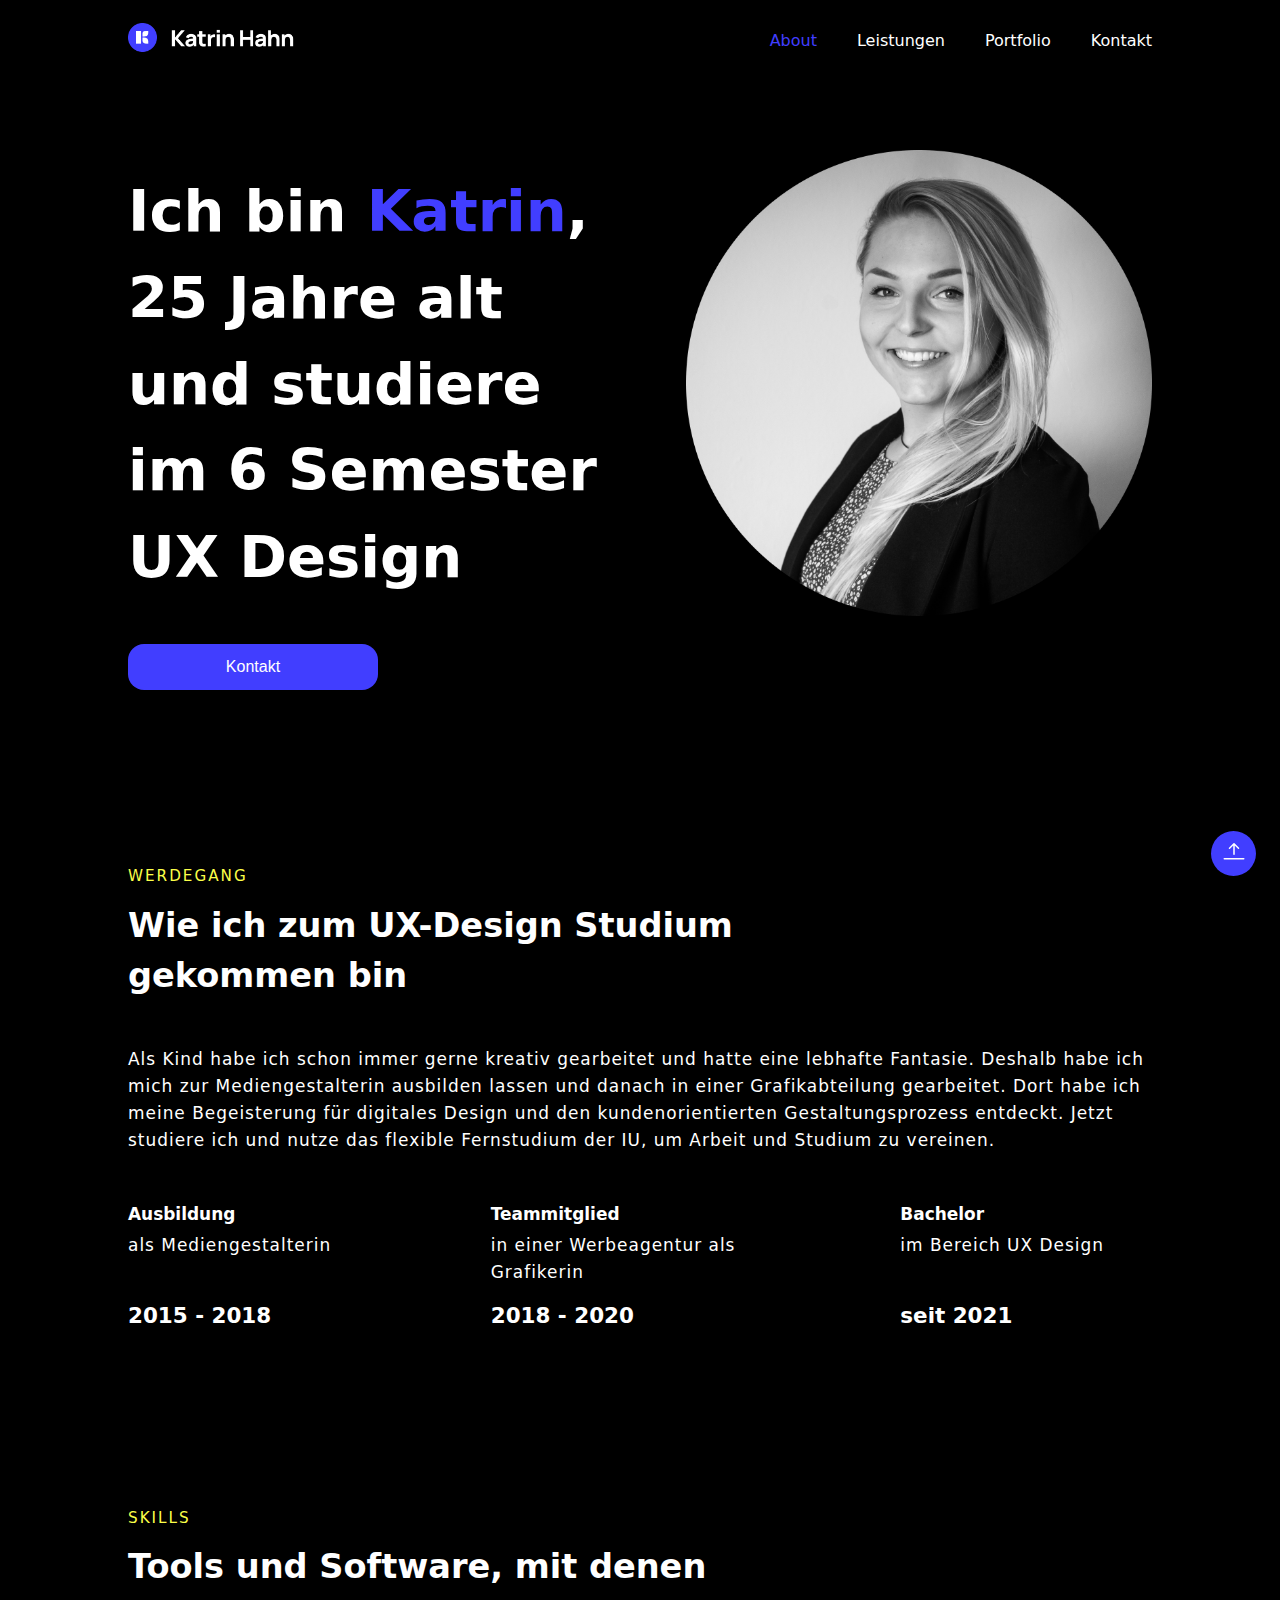
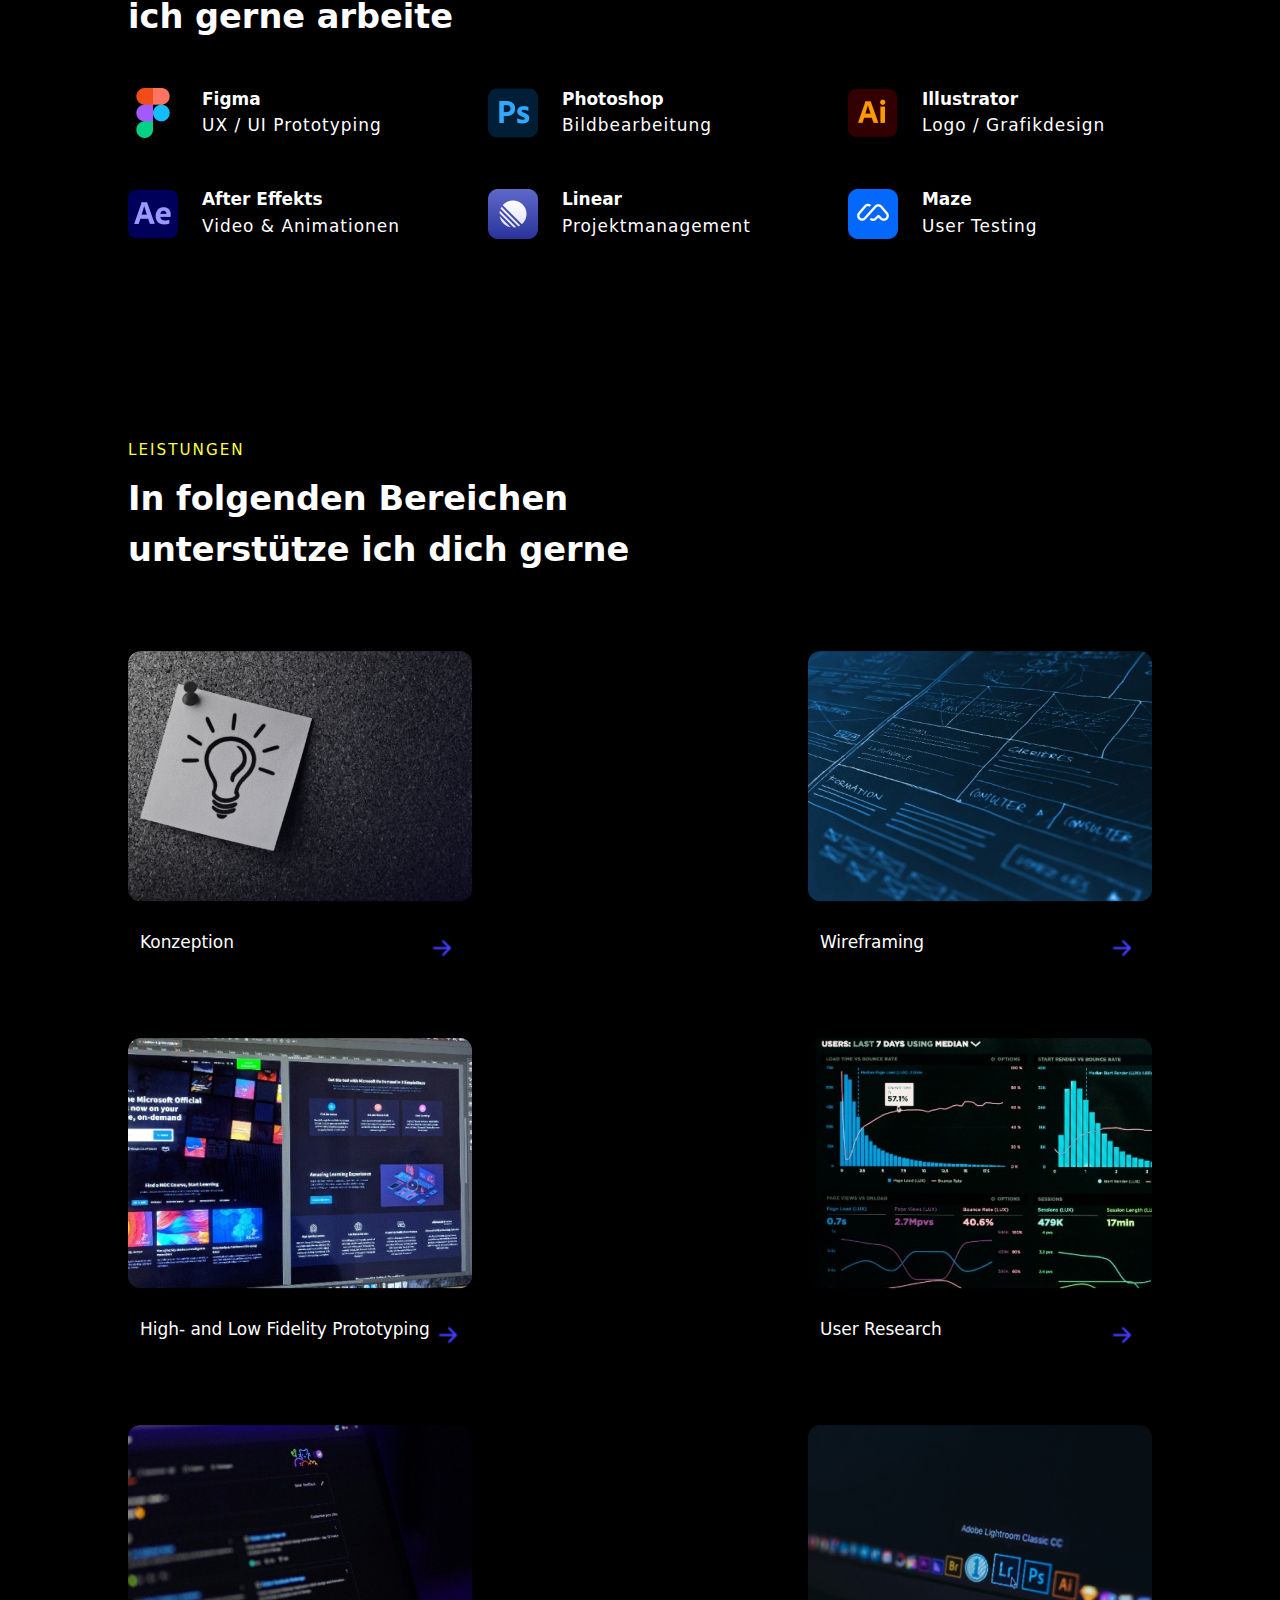
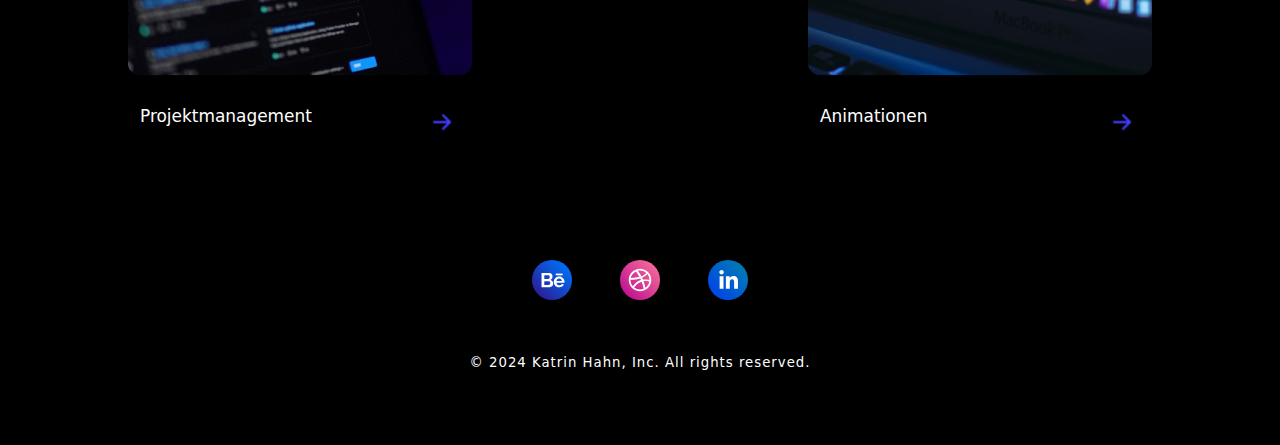
==== commit ebaf1811: "Services linked on About page" ====
--- a/about.html
+++ b/about.html
@@ -33,7 +33,7 @@
 
     
     <section class="hero">
-        <main class="hero-text">
+        <div class="hero-text">
             <div class="hero-headline-image">
                 <div class="hero-headline-index">
                     <h1>Ich bin <span class="highlighted">Katrin</span>, 25 Jahre alt und studiere im 6 Semester UX
@@ -44,7 +44,7 @@
                 </div>
             </div>
             <button class="button"><a href="kontakt.html">Kontakt</a></button>
-        </main>
+        </div>
     </section>
 
 
@@ -63,7 +63,7 @@
                 Jetzt studiere ich und nutze das flexible Fernstudium der IU, um Arbeit und Studium zu vereinen.
             </p>
         </article>
-        <main class="career-card-section">
+        <div class="career-card-section">
             <div class="career-card">
                 <div class="career-card-text">
                     <p class="bold">Ausbildung</p>
@@ -97,7 +97,7 @@
                     </p>
                 </div>
             </div>
-        </main>
+        </div>
     </section>
 
 
@@ -106,7 +106,7 @@
             <p class="caption">Skills</p>
             <H3>Tools und Software, mit denen ich gerne arbeite</H3>
         </header>
-        <main class="skill-card-section">
+        <div class="skill-card-section">
             <li class="skill-card">
                 <img src="images/skills/figma.png" alt="figma">
                 <div class="skill-text-section">
@@ -149,7 +149,7 @@
                     <p class="light">User Testing</p>
                 </div>
             </li>
-        </main>
+        </div>
     </section>
 
 
@@ -158,10 +158,12 @@
             <p class="caption">Leistungen</p>
             <H3>In folgenden Bereichen unterstütze ich dich gerne</H3>
         </header>
-        <main class="services-all-cards">
-            <figure class="services-card">
-                <div class="services-image">
-                    <img src="images/leistungen/konzept.png" alt="konzept">
+        <div class="services-all-cards">
+            <figure class="services-card">
+                <div class="services-image">
+                    <a href="konzeption.html">
+                        <img src="images/leistungen/konzept.png" alt="konzept">
+                    </a>
                 </div>
                 <div class="services-card-text">
                     <p>Konzeption</p>
@@ -172,7 +174,9 @@
             </figure>
             <figure class="services-card">
                 <div class="services-image">
-                    <img src="images/leistungen/wireframe.png" alt="wireframe">
+                    <a href="wireframing.html">
+                        <img src="images/leistungen/wireframe.png" alt="wireframe">
+                    </a>
                 </div>
                 <div class="services-card-text">
                     <p>Wireframing</p>
@@ -181,9 +185,12 @@
                     </div>
                 </div>
             </figure>
-            <figure class="services-card">
-                <div class="services-image">
-                    <img src="images/leistungen/prototyp.png" alt="prototyp">
+
+            <figure class="services-card">
+                <div class="services-image">
+                    <a href="prototyping.html">
+                        <img src="images/leistungen/prototyp.png" alt="wireframe">
+                    </a>
                 </div>
                 <div class="services-card-text">
                     <p>High- and Low Fidelity Prototyping</p>
@@ -194,7 +201,9 @@
             </figure>
             <figure class="services-card">
                 <div class="services-image">
+                    <a href="user-research.html">
                     <img src="images/leistungen/research.png" alt="research">
+                     </a>
                 </div>
                 <div class="services-card-text">
                     <p>User Research</p>
@@ -205,7 +214,9 @@
             </figure>
             <figure class="services-card">
                 <div class="services-image">
+                    <a href="projektmanagement.html">
                     <img src="images/leistungen/projektmanagement.png" alt="projektmanagement">
+                </a>
                 </div>
                 <div class="services-card-text">
                     <p>Projektmanagement</p>
@@ -214,18 +225,20 @@
                     </div>
                 </div>
             </figure>
-            <div class="services-card">
-                <div class="services-image">
+            <figure class="services-card">
+                <div class="services-image">
+                    <a href="animation.html">
                     <img src="images/leistungen/video-bildbearbeitung.png" alt="video-bildbearbeitung">
-                </div>
-                <figure class="services-card-text">
-                    <p>Video- und Bildbearbeitung</p>
-                    <div class="link-icon">
-                        <img src="images/ArrowRightShort.png" alt="ArrowRightShort">
-                    </div>
-                </figure>
-            </div>
-        </main>
+                </a>
+                </div>
+                <div class="services-card-text">
+                    <p>Animationen</p>
+                    <div class="link-icon">
+                        <img src="images/ArrowRightShort.png" alt="ArrowRightShort">
+                    </div>
+                </div>
+            </figure>
+        </div>
     </section>
 
 
--- a/style.css
+++ b/style.css
@@ -28,6 +28,7 @@
 @media only screen and (max-width: 992px) {
     h1 {
         font-size: 2.8rem;
+        text-align: center;
     }
 }
 
@@ -35,12 +36,14 @@
 @media only screen and (max-width: 768px) {
     h1 {
         font-size: 2.4rem;
-    }
-}
+        text-align: center;
+  }
+    }
 
 
 @media only screen and (max-width: 576px) {
     h1 {
+        text-align: center;
         font-size: 2.0rem;
     }
 }
@@ -790,9 +793,7 @@
 }
 
 
-.hero-image {
-    max-width: 40%;
-}
+
 
 
 .hero-image img {
@@ -854,7 +855,9 @@
 
 
     .hero-image {
-        max-width: 40%;
+        width: 100%;
+        display: grid;
+        justify-items: center;
     }
 
 
@@ -933,7 +936,7 @@
 @media only screen and (max-width: 576px) {
     .stat {
         display: flex;
-        justify-content: space-between;
+        justify-content: center;
         margin-top: 90px;
         margin-bottom: 90px;
     }
@@ -1214,7 +1217,7 @@
     display: flex;
     justify-content: space-between;
     flex-wrap: nowrap;
-    width: 36px;
+    width: auto;
     height: 36px;
 }
 
@@ -1569,6 +1572,7 @@
     gap: 4px;
     padding: 32px;
     max-width: 220px;
+    min-width: 220px;
     height: auto;
     background: #02011f;
     border-radius: 24px;
@@ -1660,7 +1664,7 @@
 
 @media only screen and (max-width: 576px) {
     .tab-container {
-        height: 6px;
+        height: 66px;
     }
 }
 
@@ -1808,4 +1812,4 @@
     #tab-active {
         min-width: 150px;
     }
-}+}
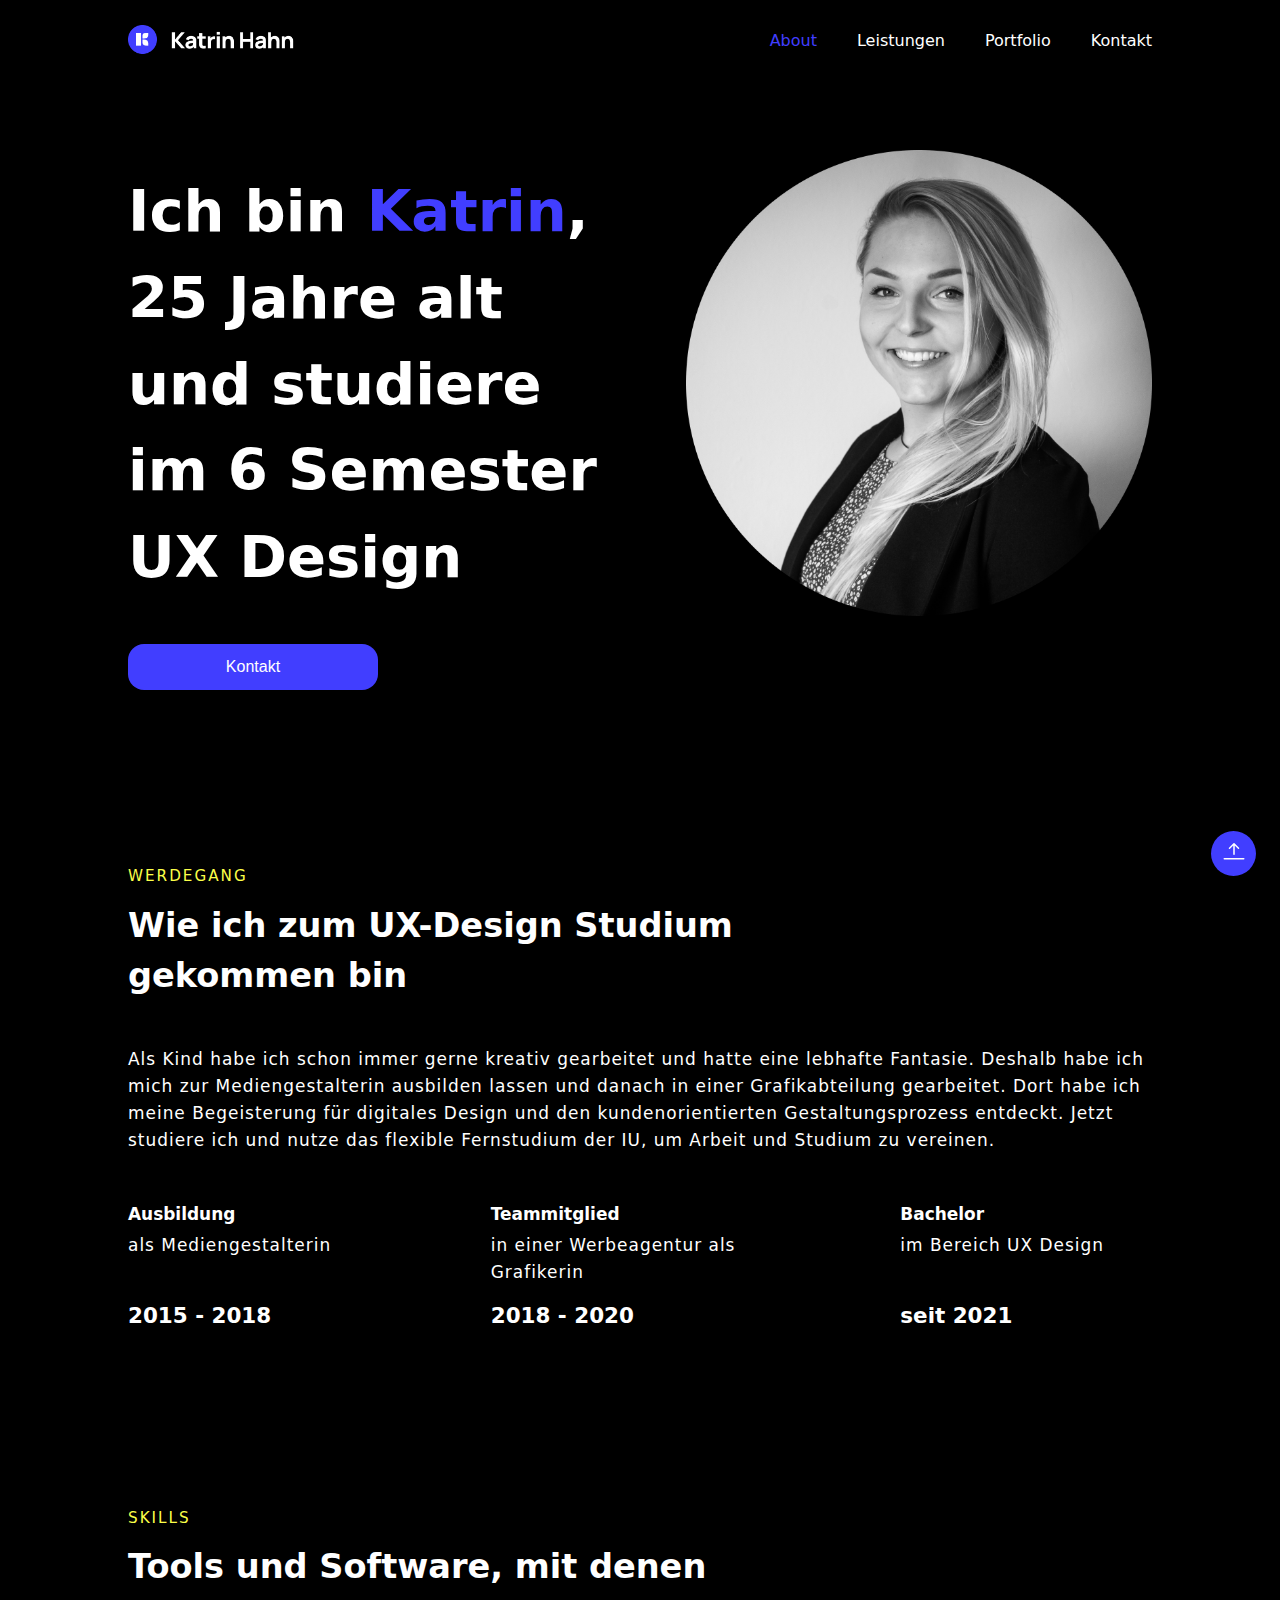
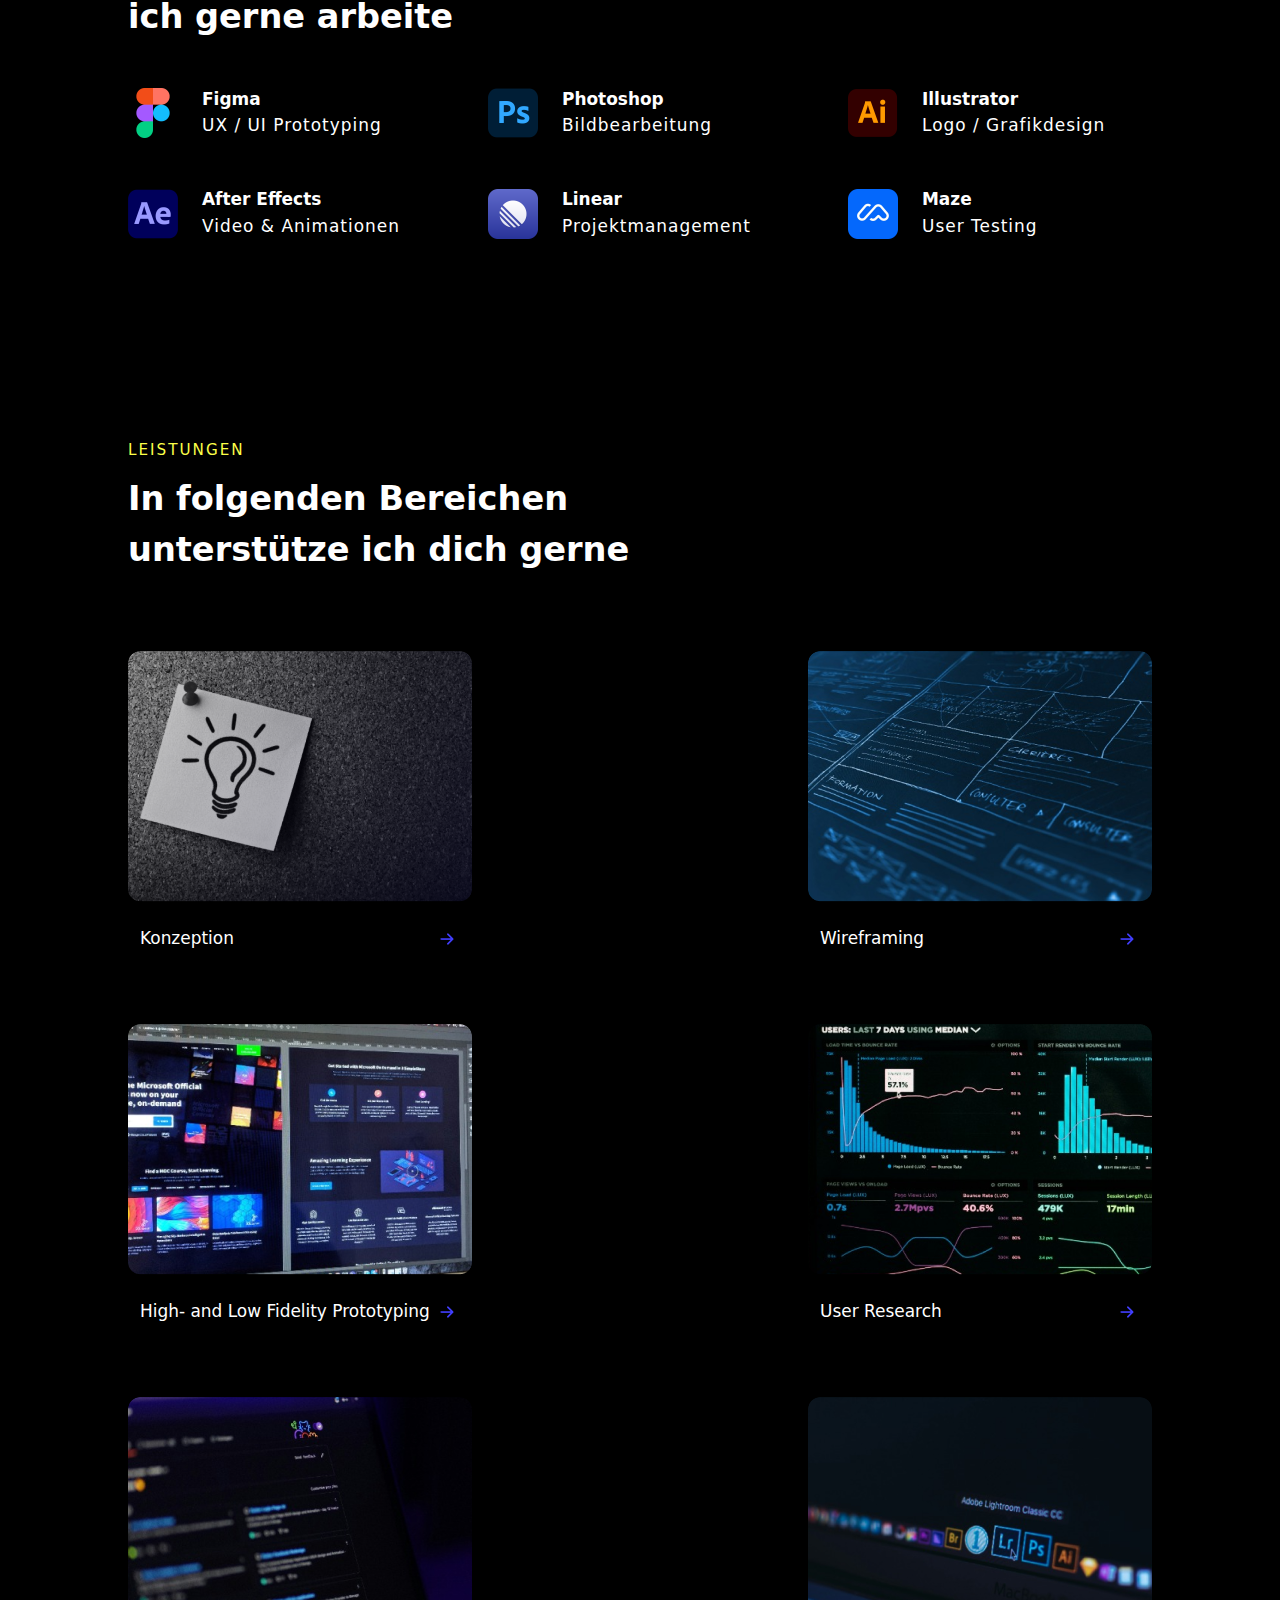
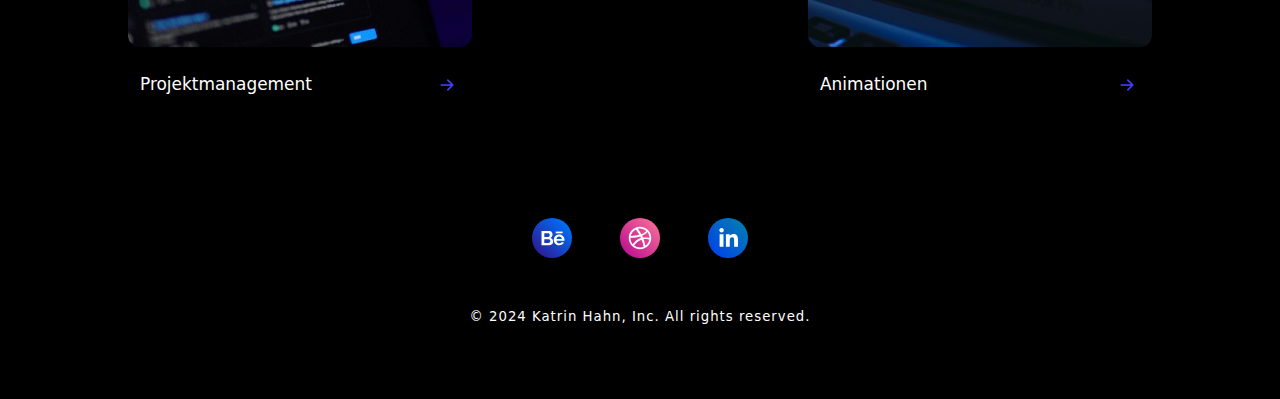
==== commit 9744494e: "spelling mistake (After Effects) fixed" ====
--- a/about.html
+++ b/about.html
@@ -131,7 +131,7 @@
             <li class="skill-card">
                 <img src="images/skills/ae.png" alt="ae">
                 <div class="skill-text-section">
-                    <p class="bold">After Effekts</p>
+                    <p class="bold">After Effects</p>
                     <p class="light">Video & Animationen</p>
                 </div>
             </li>
--- a/style.css
+++ b/style.css
@@ -563,6 +563,9 @@
 a {
     color: #fff;
     text-decoration: none;
+    display: flex;
+    justify-content: center;
+    width: 100%;
 }
 
 
@@ -835,6 +838,7 @@
 
     .hero-text {
         display: grid;
+        justify-items: center;
         color: white;
         width: 100%;
     }
@@ -1099,8 +1103,9 @@
 
 @media only screen and (max-width: 768px) {
     .services-card {
-        max-width: 200px;
-
+        max-width: 100%;
+        margin: 0;
+        padding: 0;
     }
 }
 
@@ -1218,7 +1223,6 @@
     justify-content: space-between;
     flex-wrap: nowrap;
     width: auto;
-    height: 36px;
 }
 
 
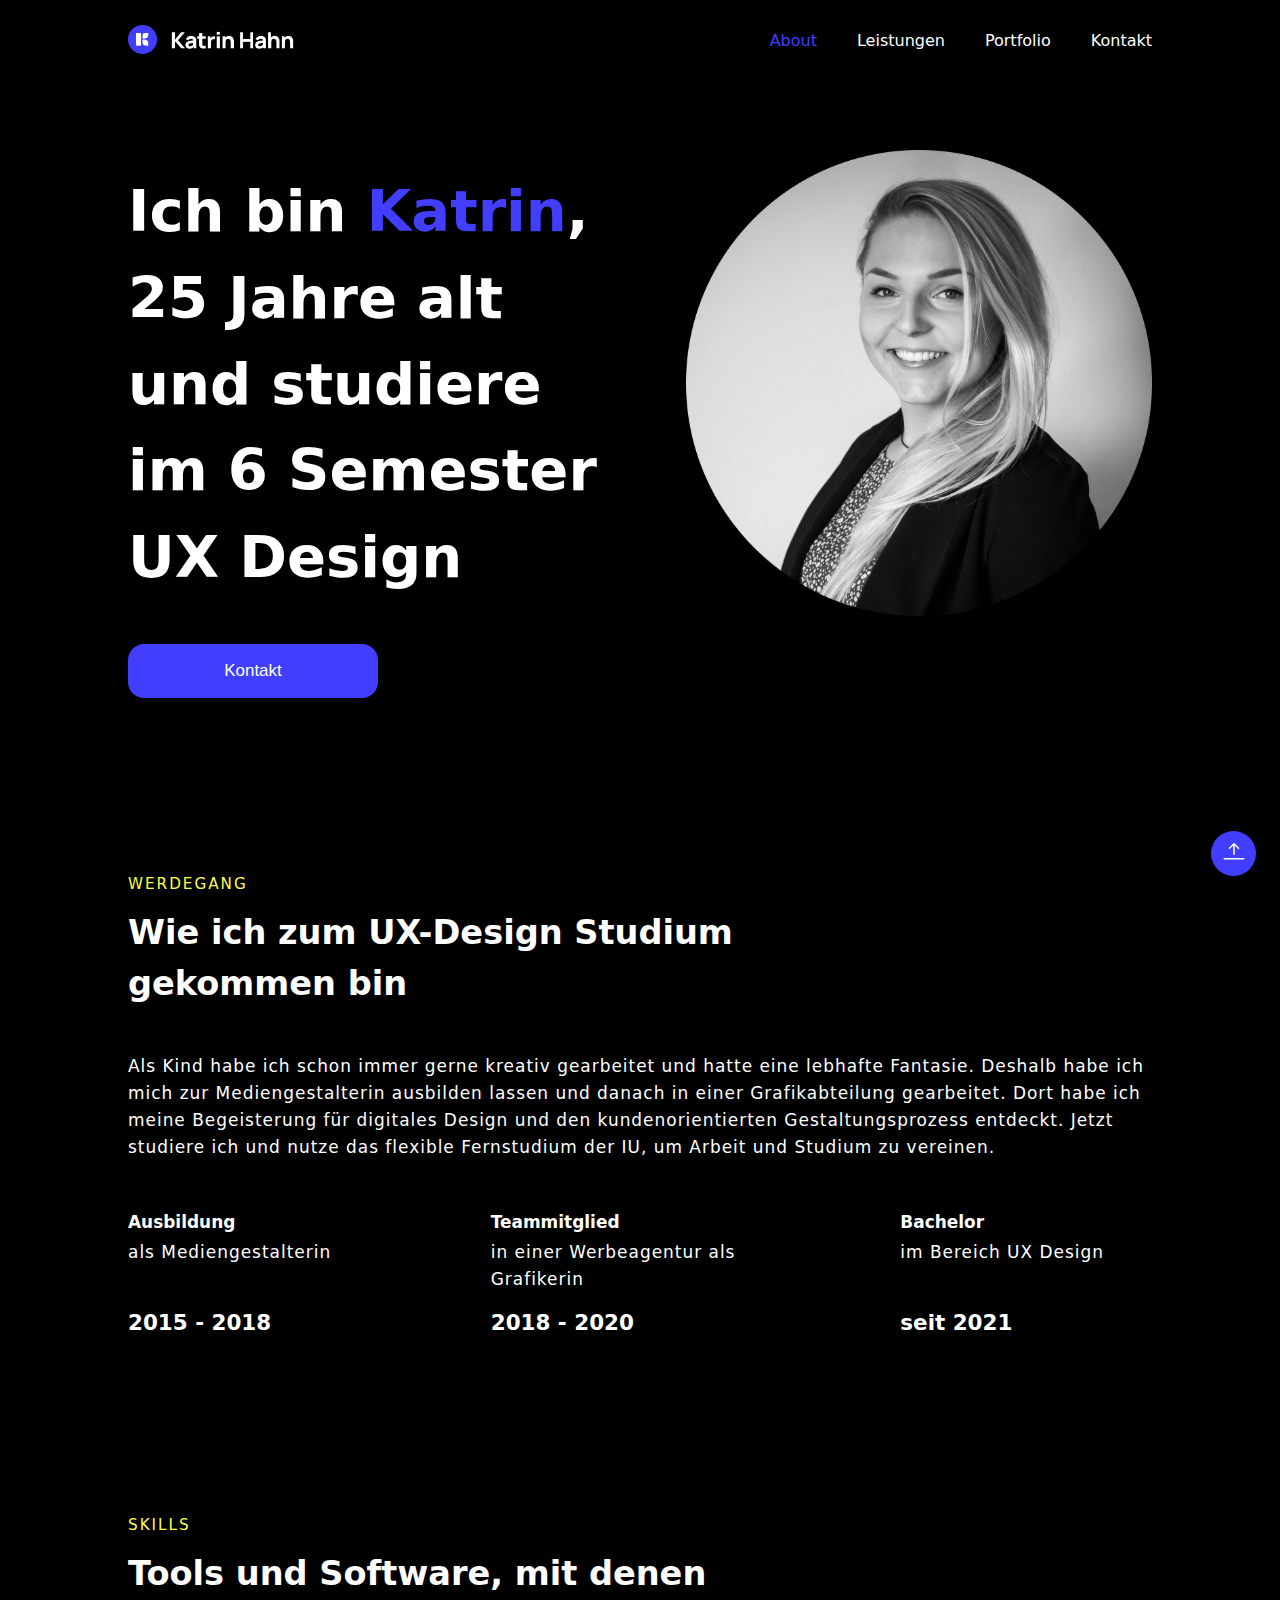
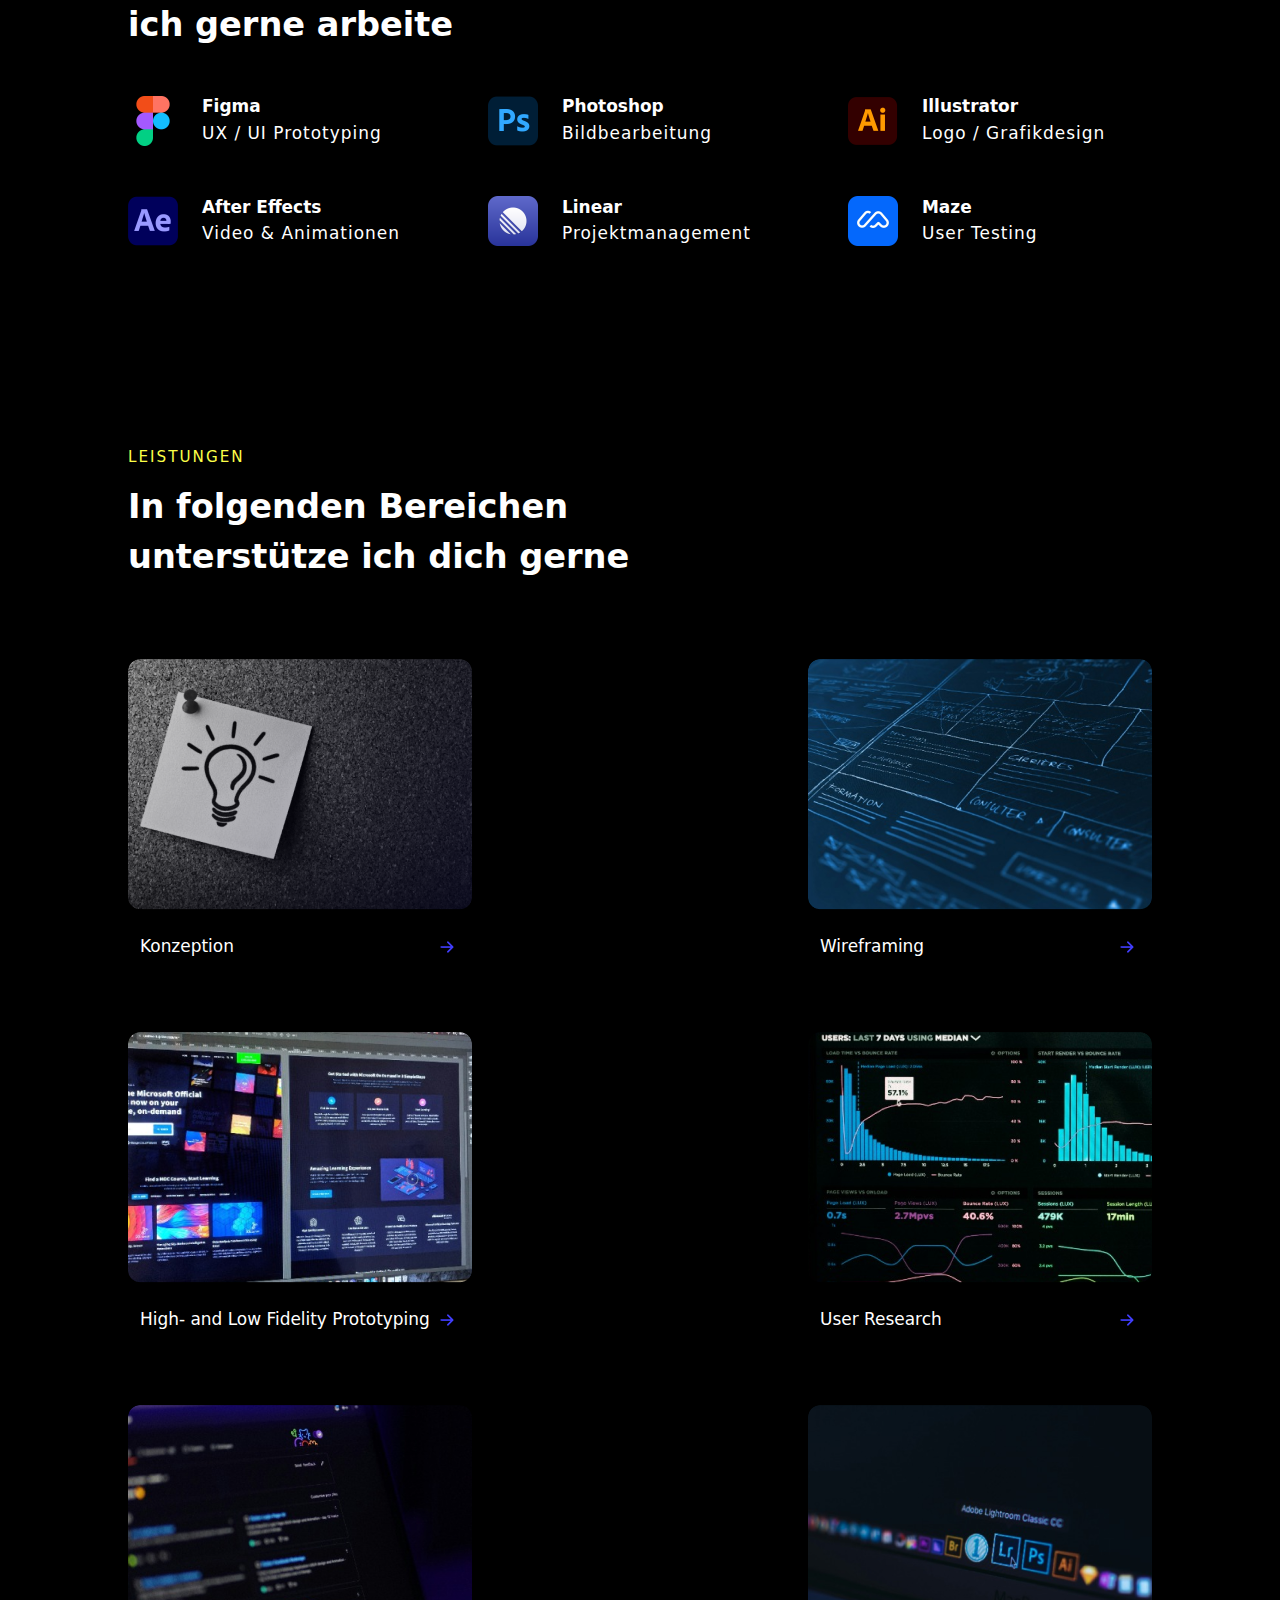
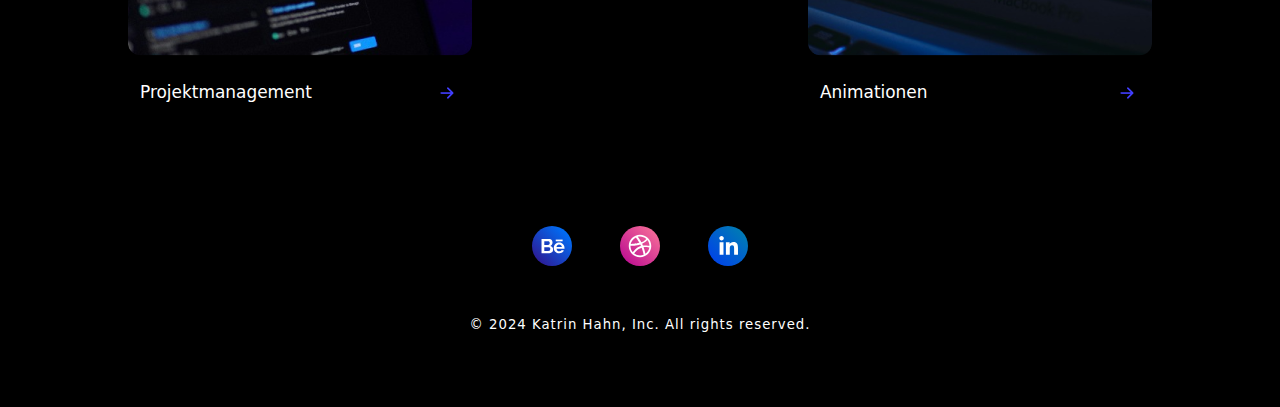
==== commit 75071796: "id added to button text to control text alignment" ====
--- a/about.html
+++ b/about.html
@@ -43,7 +43,7 @@
                     <img src="images/hero.png" alt="hero-image">
                 </div>
             </div>
-            <button class="button"><a href="kontakt.html">Kontakt</a></button>
+            <button class="button"><a href="kontakt.html"><p id="button-text">Kontakt</p></a></button>
         </div>
     </section>
 
--- a/style.css
+++ b/style.css
@@ -564,7 +564,7 @@
     color: #fff;
     text-decoration: none;
     display: flex;
-    justify-content: center;
+    justify-content: space-between;
     width: 100%;
 }
 
@@ -689,6 +689,9 @@
     text-align: center;
 }
 
+#button-text {
+    width: 100%;
+}
 
 @media only screen and (max-width: 1200px) {
     .button {
@@ -1220,7 +1223,7 @@
 
 .link-icon{
     display: flex;
-    justify-content: space-between;
+    justify-content: center;
     flex-wrap: nowrap;
     width: auto;
 }
